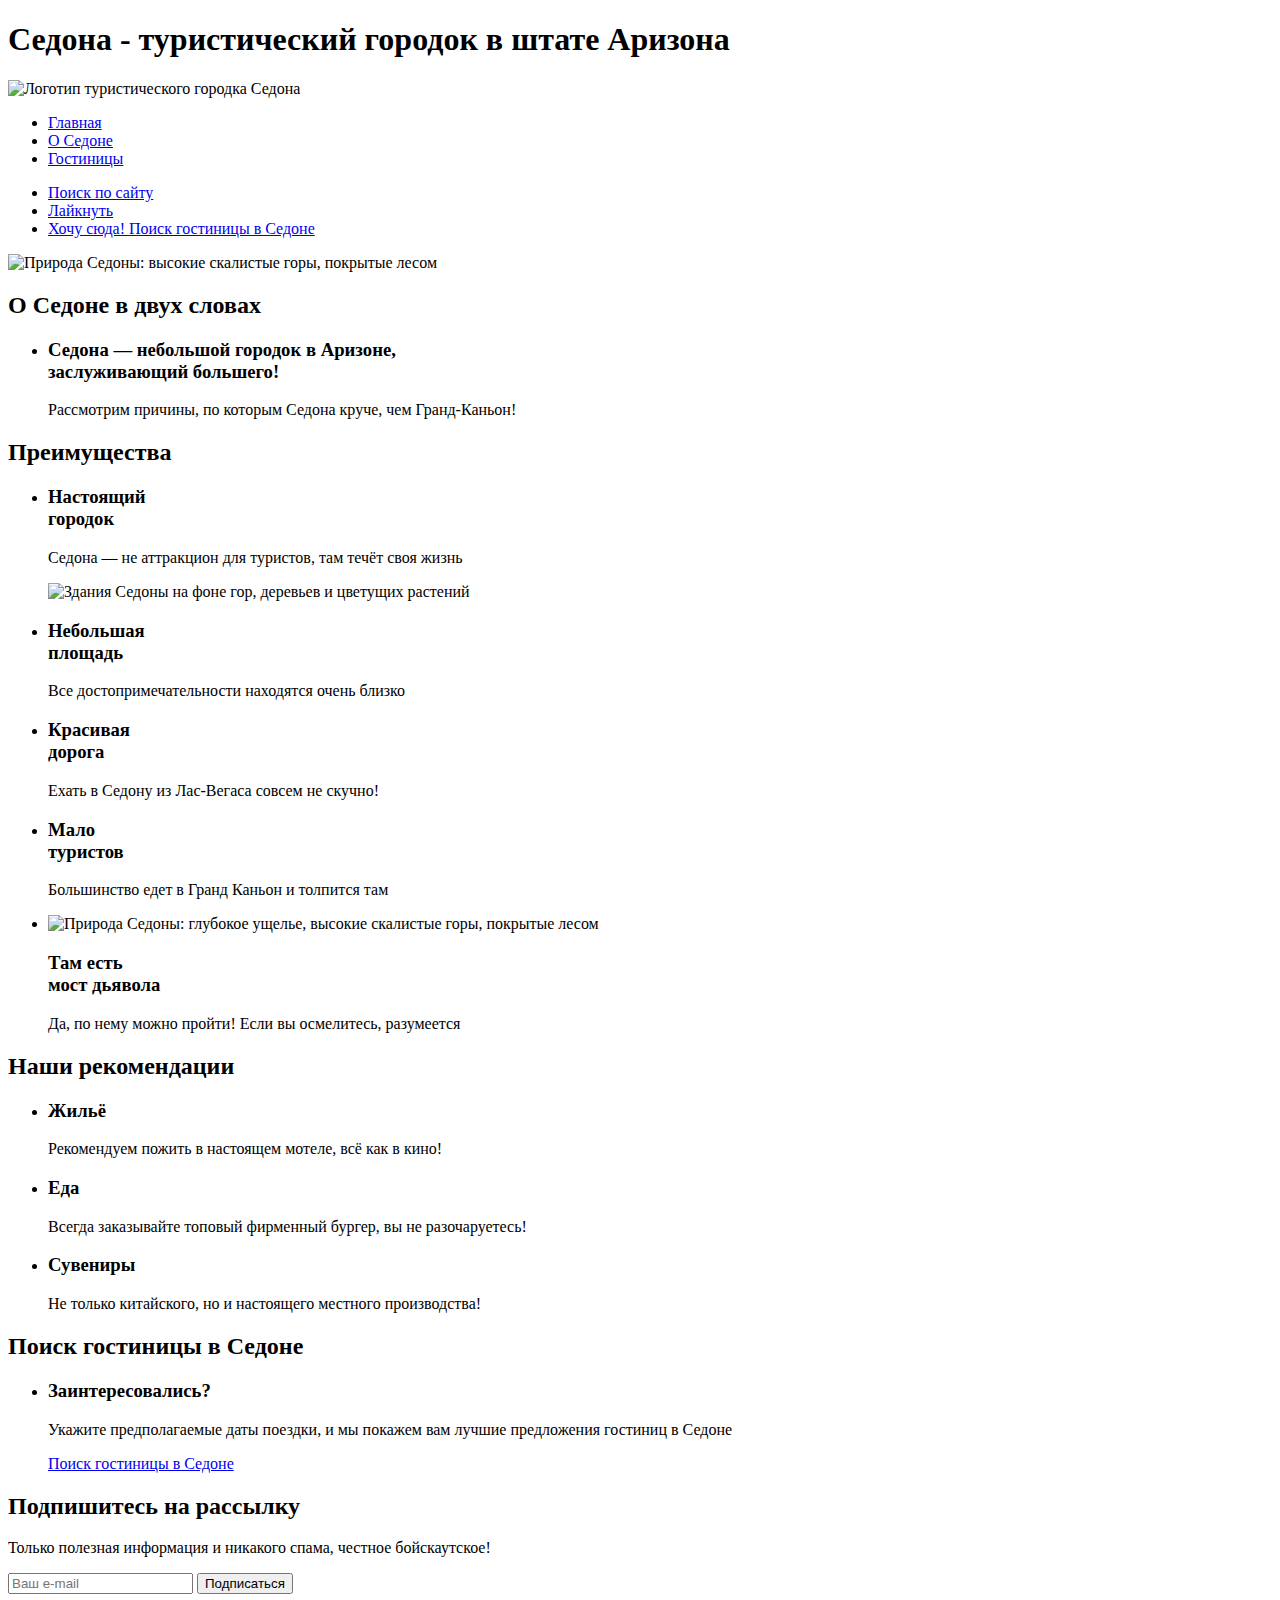
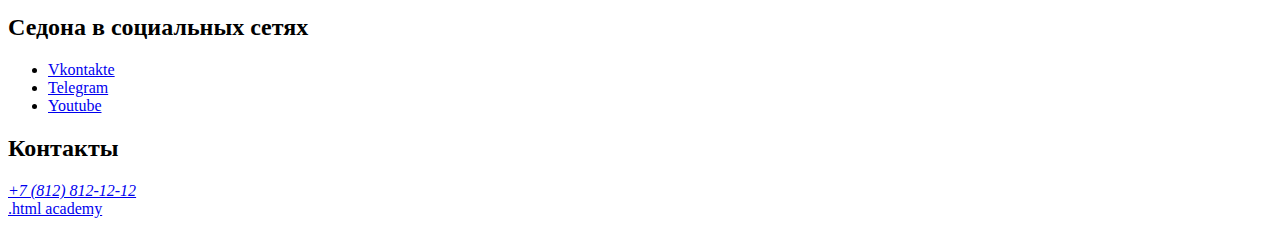
==== index.html @ a4ec2f1b "Подключает второе контентное изображение в разделе advantages" ====
<!DOCTYPE html>
<html lang="ru">
  <head>
    <meta charset="utf-8">
    <title>Седона - туристический городок в штате Аризона</title>
  </head>

  <body>
    <header class="page-header">
      <h1 class="visually-hidden">Седона - туристический городок в штате Аризона</h1>
      <div><img class="logo" src="images/logo.svg" width="140" height="70" alt="Логотип туристического городка Седона".></div>
      <nav class="navigation">
        <ul class="navigation-list">
          <li class="navigation-item">
            <a class="navigation-link" href="index.html">Главная</a>
          </li>
          <li class="navigation-item">
            <a class="navigation-link" href="about.html">О Cедоне</a>
          </li>
          <li class="navigation-item">
            <a class="navigation-link" href="hotels.html">Гостиницы</a>
          </li>
        </ul>
        <ul class="navigation-list navigation-user">
          <li class="navigation-item">
            <a class="navigation-link" href="#">
              <span class="visually-hidden">
                Поиск по сайту
              </span>
            </a>
          </li>
          <li class="navigation-item">
            <a class="navigation-link" href="#">
              <span class="visually-hidden">
                Лайкнуть
              </span>
            </a>
          </li>
          <li class="navigation-item">
            <a class="navigation-link" href="#">Хочу сюда!
              <span class="visually-hidden">
                Поиск гостиницы в Седоне
              </span>
            </a>
          </li>
        </ul>
      </nav>
    </header>

    <main class="main-index">

      <section class="hero">
        <div><img class="hero-image" src="images/index-background.jpg" width="1200" height="485" alt="Природа Седоны: высокие скалистые горы, покрытые лесом".></div>
        <!-- Пока не знаю, как наложить hero-logo на hero-image -->
        <!-- <div><img class="hero-logo" src="images/welcome_sedona.svg" width="458" height="352" top="51" left="371" alt="Welcome to the gorgeous Sedona, because the Grand Canyon sucks!".></div> -->
      </section>

      <section class="about">
        <h2 class="visually-hidden">О Седоне в двух словах</h2>
        <ul class="about-list">
          <li class="about-item">
            <h3 class="about-title"><strong>Седона — небольшой городок в Аризоне, <br> заслуживающий большего!</strong></h3>
            <p class="about-description">Рассмотрим причины, по которым Седона круче, чем Гранд-Каньон!</p>
          </li>
        </section>

      <section class="advantages">
        <h2 class="visually-hidden">Преимущества</h2>
        <ul class="advantages-list">
          <li class="advantages-item">
            <h3 class="advantages-title">Настоящий <br> городок</h3>
            <p class="advantages-description">Седона — не аттракцион для туристов, там течёт своя жизнь</p>
            <div><img src="images/advantage_city.jpg" width="800" height="384" alt="Здания Седоны на фоне гор, деревьев и цветущих растений".></div>
          </li>
          <li class="advantages-item">
            <h3 class="advantages-title">Небольшая <br> площадь</h3>
            <p class="advantages-description">Все достопримечательности находятся очень близко</p>
          </li>
          <li class="advantages-item">
            <h3 class="advantages-title">Красивая <br> дорога</h3>
            <p class="advantages-description">Ехать в Седону из Лас-Вегаса совсем не скучно!</p>
          </li>
          <li class="advantages-item">
            <h3 class="advantages-title">Мало <br> туристов</h3>
            <p class="advantages-description">Большинство едет в Гранд Каньон и толпится там</p>
          </li>
          <li class="advantages-item">
            <div><img src="images/advantage_mountains.jpg" width="800" height="384" alt="Природа Седоны: глубокое ущелье, высокие скалистые горы, покрытые лесом".></div>
            <h3 class="advantages-title">Там есть <br> мост дьявола</h3>
            <p class="advantages-description">Да, по нему можно пройти! Если вы осмелитесь, разумеется</p>
          </li>
        </ul>
      </section>

      <section class="recommendations">
        <h2 class="visually-hidden">Наши рекомендации</h2>
        <ul class="recommendations-list">
          <li class="recommendations-item">
            <h3 class="recommendations-title">Жильё</h3>
            <p class="recommendations-description">Рекомендуем пожить в настоящем мотеле, всё как в кино!</p>
          </li>
          <li class="recommendations-item">
            <h3 class="recommendations-title">Еда</h3>
            <p class="recommendations-description">Всегда заказывайте топовый фирменный бургер, вы не разочаруетесь!</p>
          </li>
          <li class="recommendations-item">
            <h3 class="recommendations-title">Сувениры</h3>
            <p class="recommendations-description">Не только китайского, но и настоящего местного производства!</p>
          </li>
        </ul>
      </section>

      <section class="invitation">
        <h2 class="visually-hidden">Поиск гостиницы в Седоне</h2>
        <ul class="invitation-list">
          <li class="invitation-item">
            <h3 class="invitation-title">Заинтересовались?</h3>
            <p class="invitation-description">Укажите предполагаемые даты поездки, и мы покажем вам лучшие предложения гостиниц в Седоне</p>
            <a class="invitation-link" href="#">Поиск гостиницы в Седоне
            </a>
          </li>
        </ul>
      </section>

    </main>

    <footer class="page-footer">

      <section class="newsletter">
        <h2 class="page-footer-title">Подпишитесь на рассылку</h2>
        <p class="page-footer-title-description">Только полезная информация и никакого спама, честное бойскаутское!</p>
        <form class="newsletter-form" action="https=//echo.htmlacademy.ru" method="post">
          <input class="field" placeholder="Ваш e-mail" type="email" name="newsletter-email" id="newsletter-email" required>
          <button class="button newsletter-button" type="submit">Подписаться
          </button>
        </form>
      </section>

      <section class="footer-social">
        <h2 class="visually-hidden">Седона в социальных сетях</h2>
        <ul class="footer-social-list">
          <li class="footer-social-item">
            <a class="button" href="https://vk.com/htmlacademy">
              <span class="visually-hidden">Vkontakte</span>
            </a>
          </li>
          <li class="footer-social-item">
            <a class="button" href="https://t.me/htmlacademy">
              <span class="visually-hidden">Telegram</span>
            </a>
          </li>
          <li class="footer-social-item">
            <a class="button" href="https://www.youtube.com/user/htmlacademyru">
              <span class="visually-hidden">Youtube</span>
            </a>
          </li>
        </ul>
      </section>

      <section class="footer-contacts">
        <h2 class="visually-hidden">Контакты</h2>
        <address class="footer-contacts-address">
          <a class="footer-contacts-address-phone" href="tel:+78128121212">+7 (812) 812-12-12</a>
        </address>
      </section>

      <a class="htmlacademy-link" href="https://htmlacademy.ru/">.html academy</a>

    </footer>

  </body>

</html>
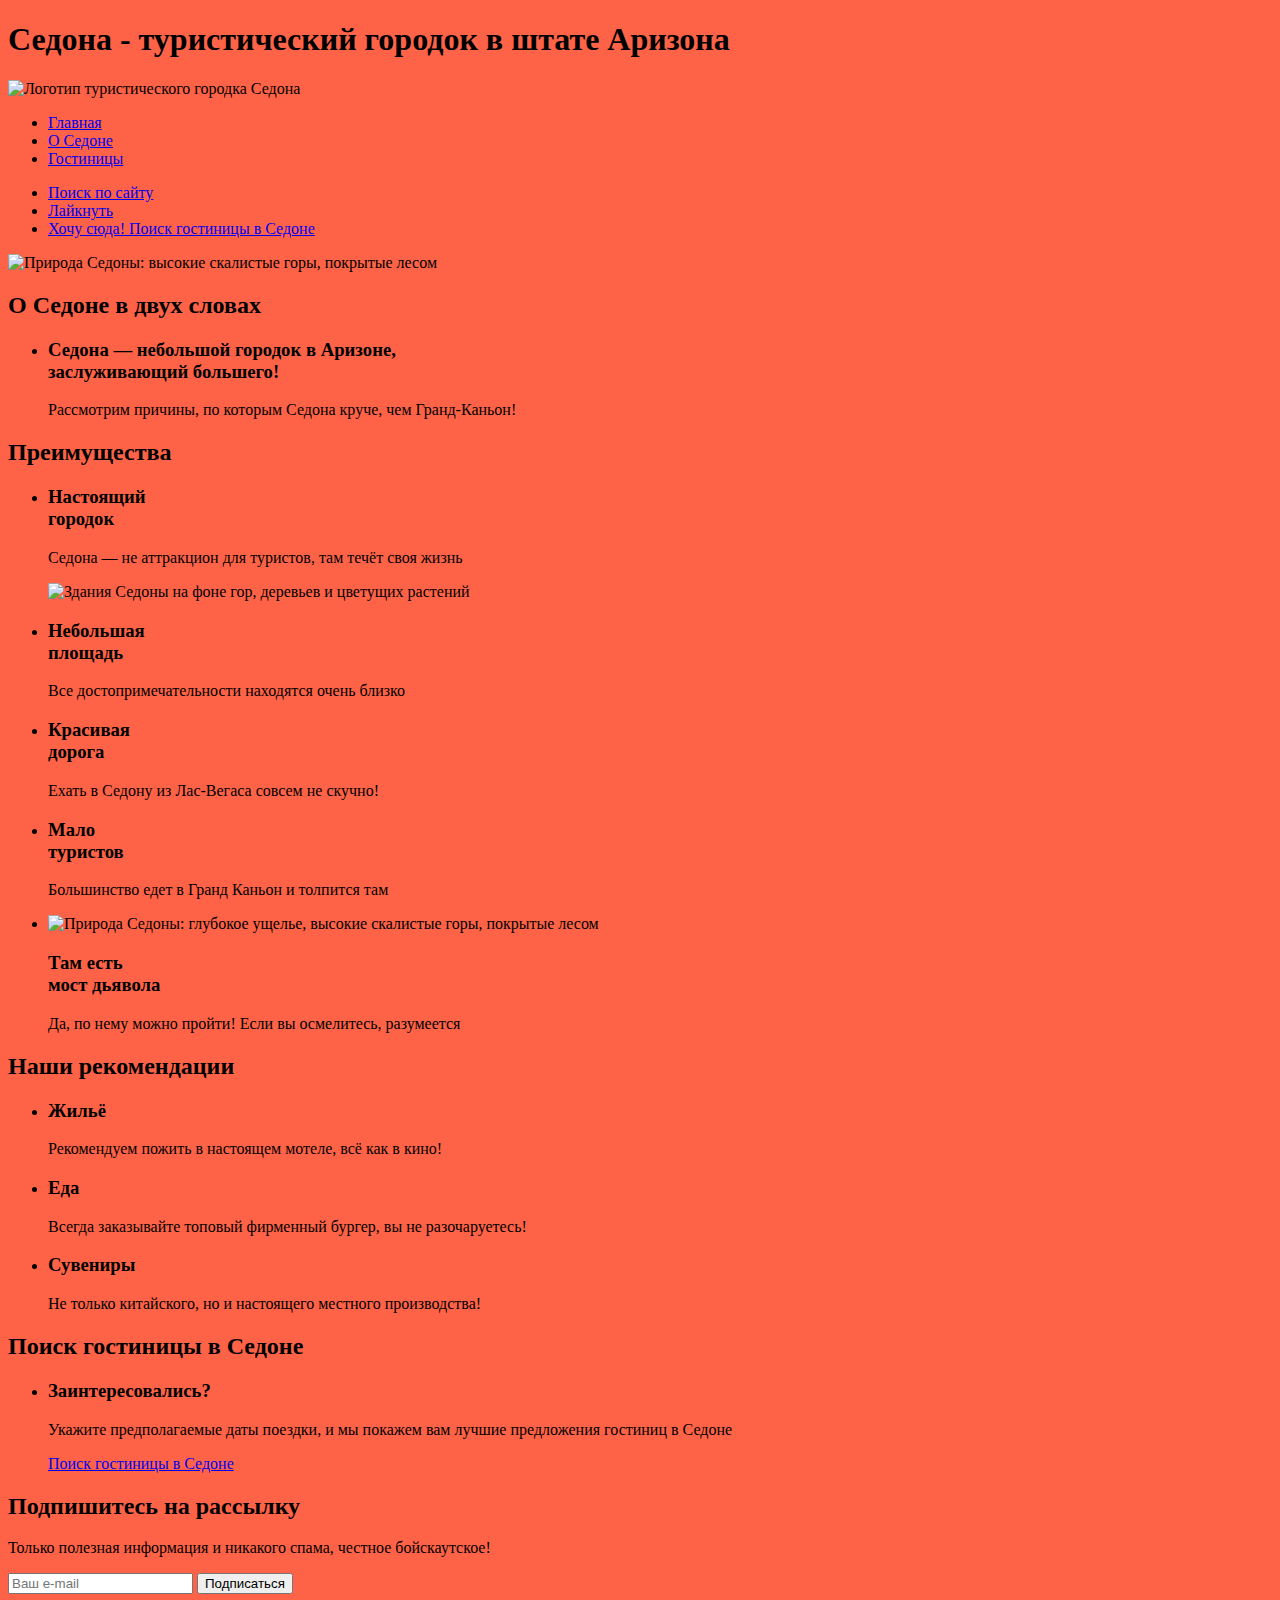
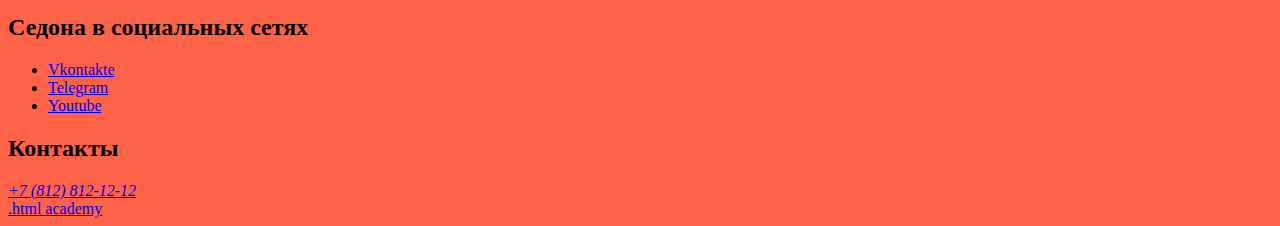
==== commit aa067c81: "Подключает стилевой файл к странице" ====
--- a/index.html
+++ b/index.html
@@ -3,6 +3,7 @@
   <head>
     <meta charset="utf-8">
     <title>Седона - туристический городок в штате Аризона</title>
+    <link rel="stylesheet" href="styles/styles.css">
   </head>
 
   <body>
--- a/styles/styles.css
+++ b/styles/styles.css
@@ -0,0 +1,3 @@
+body {
+  background-color: tomato;
+}
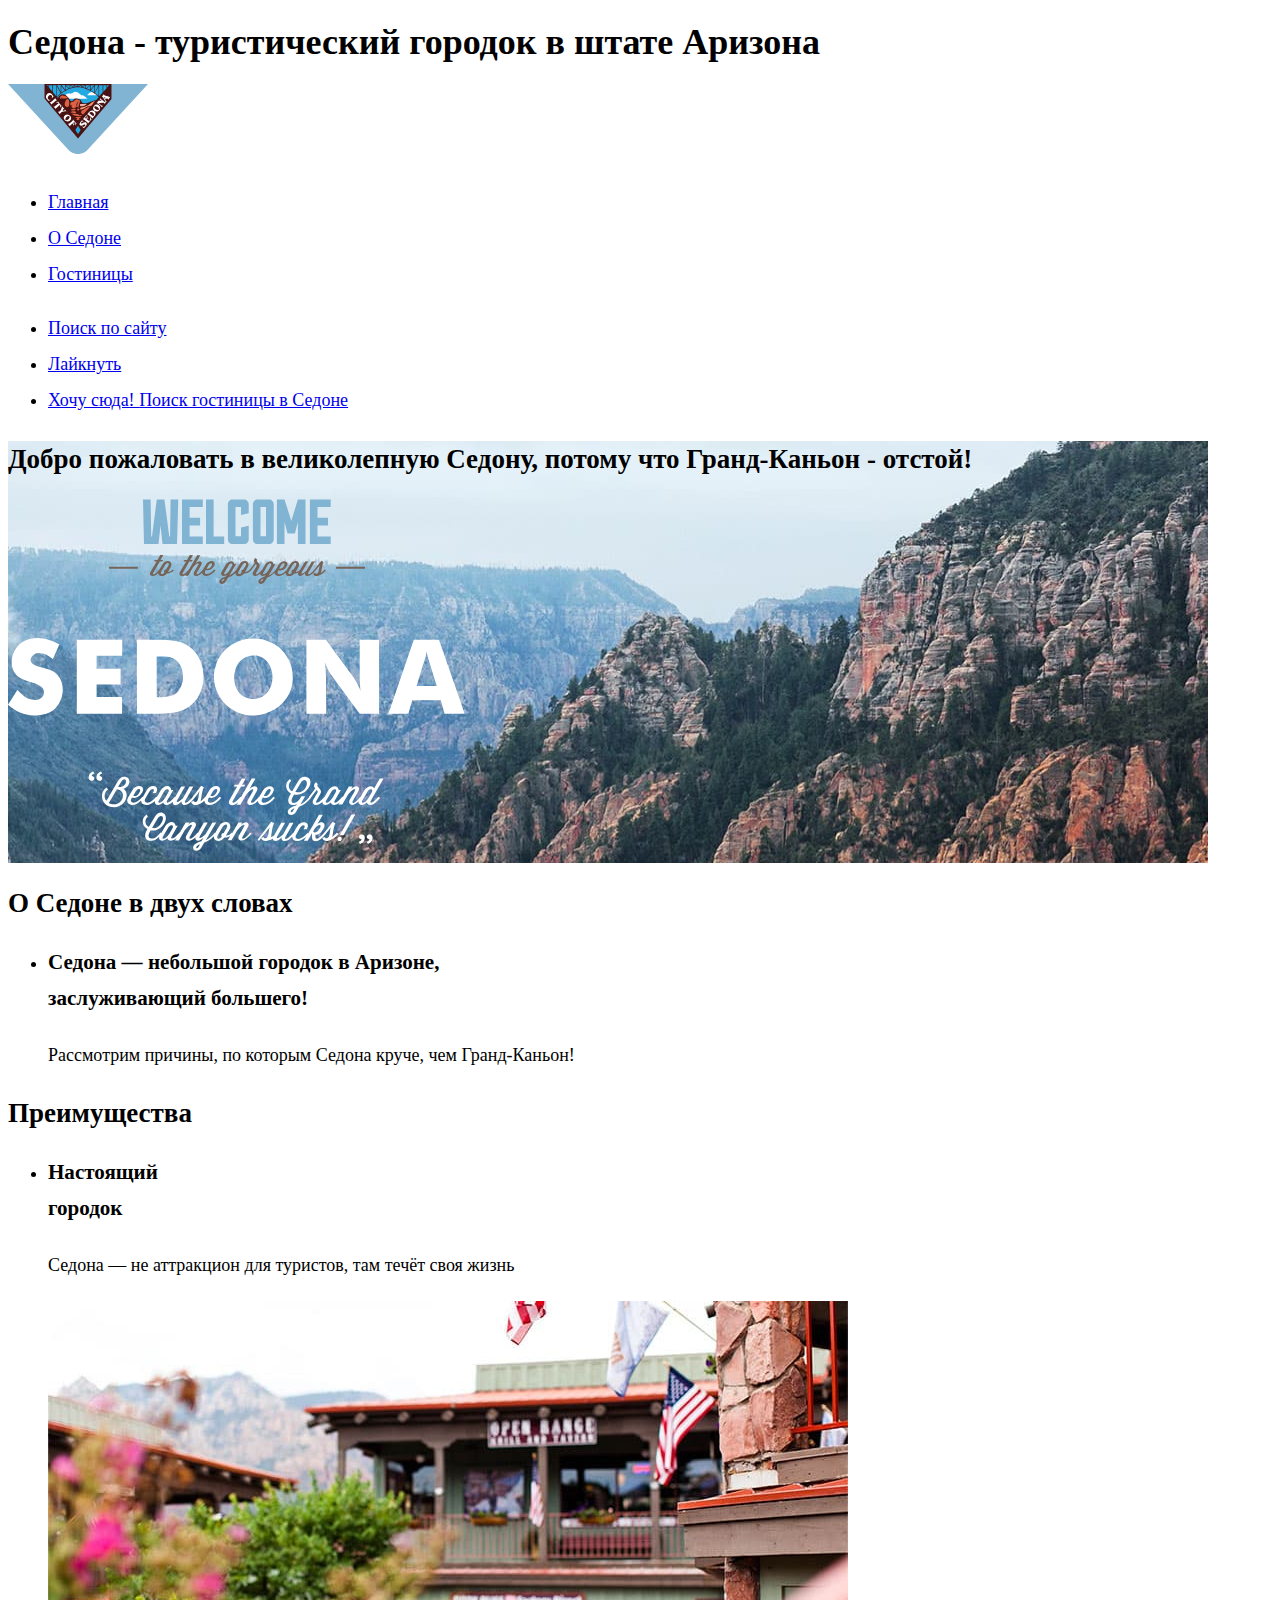
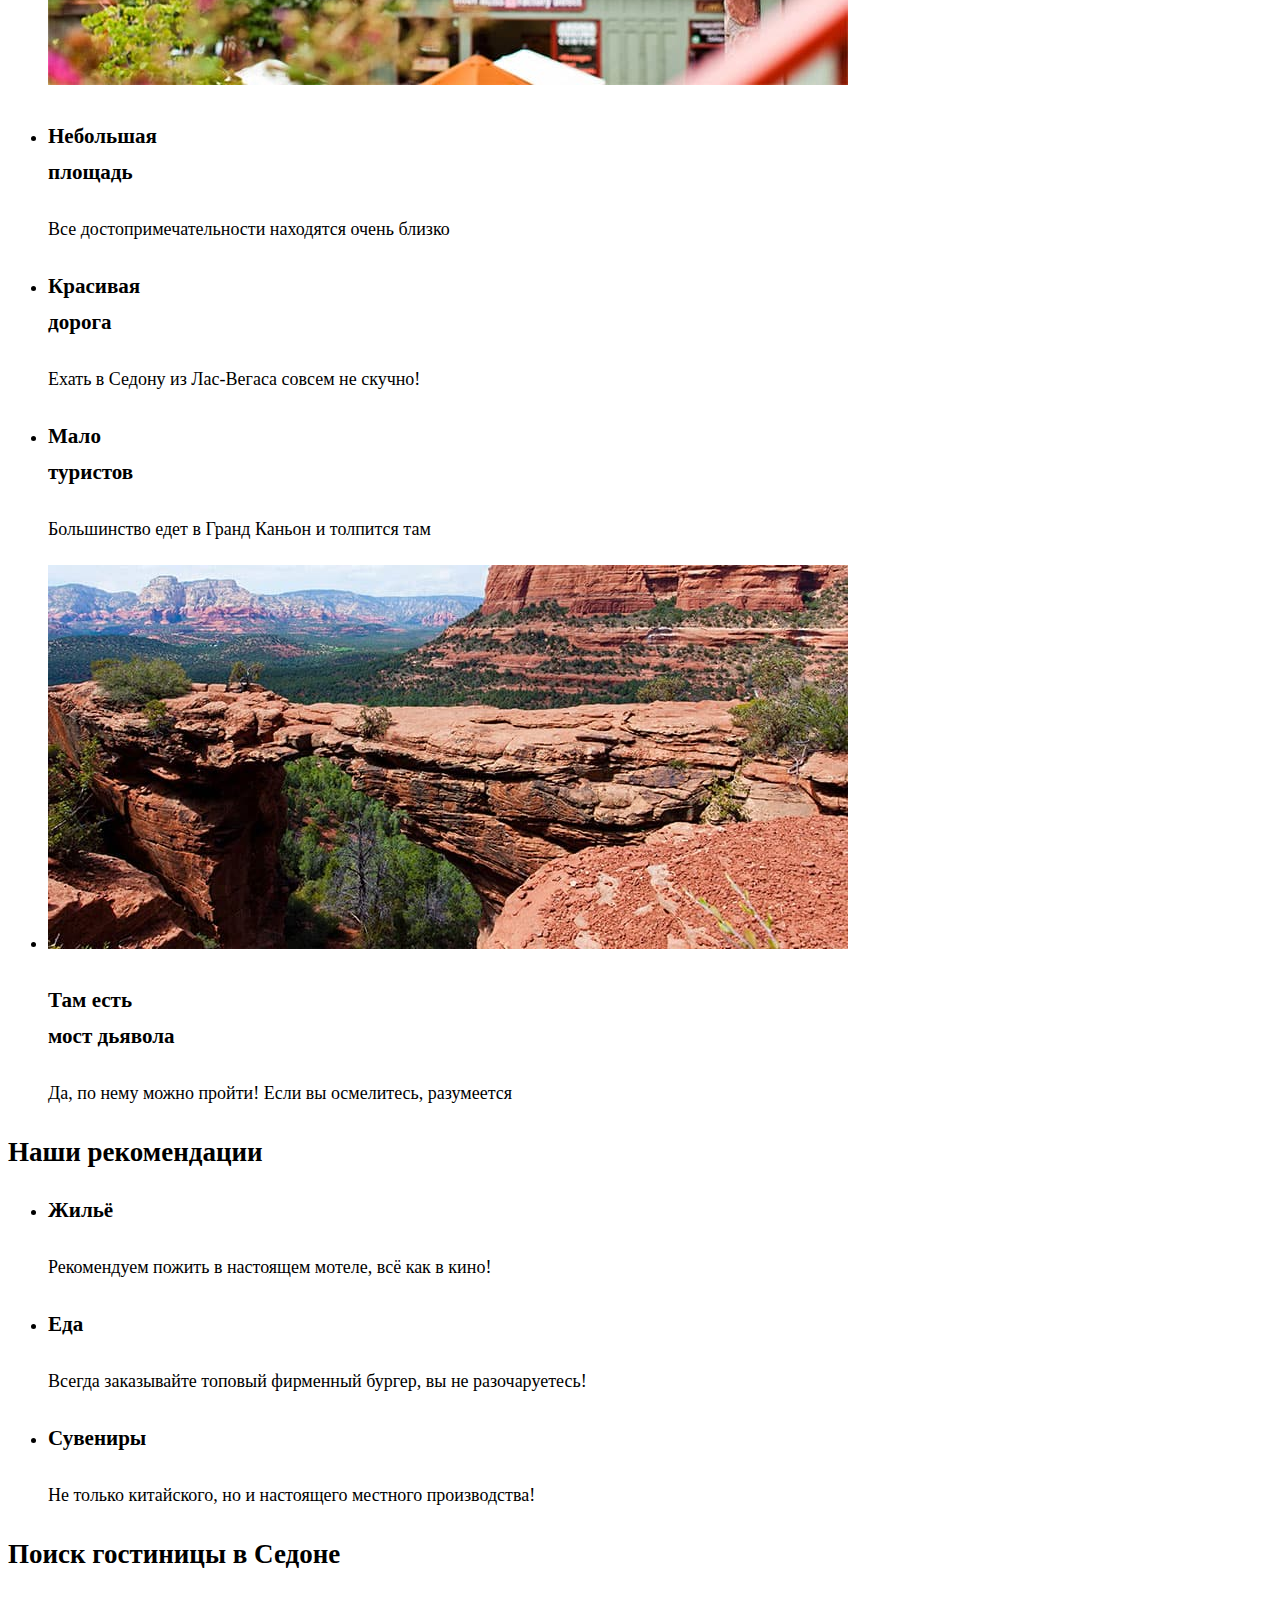
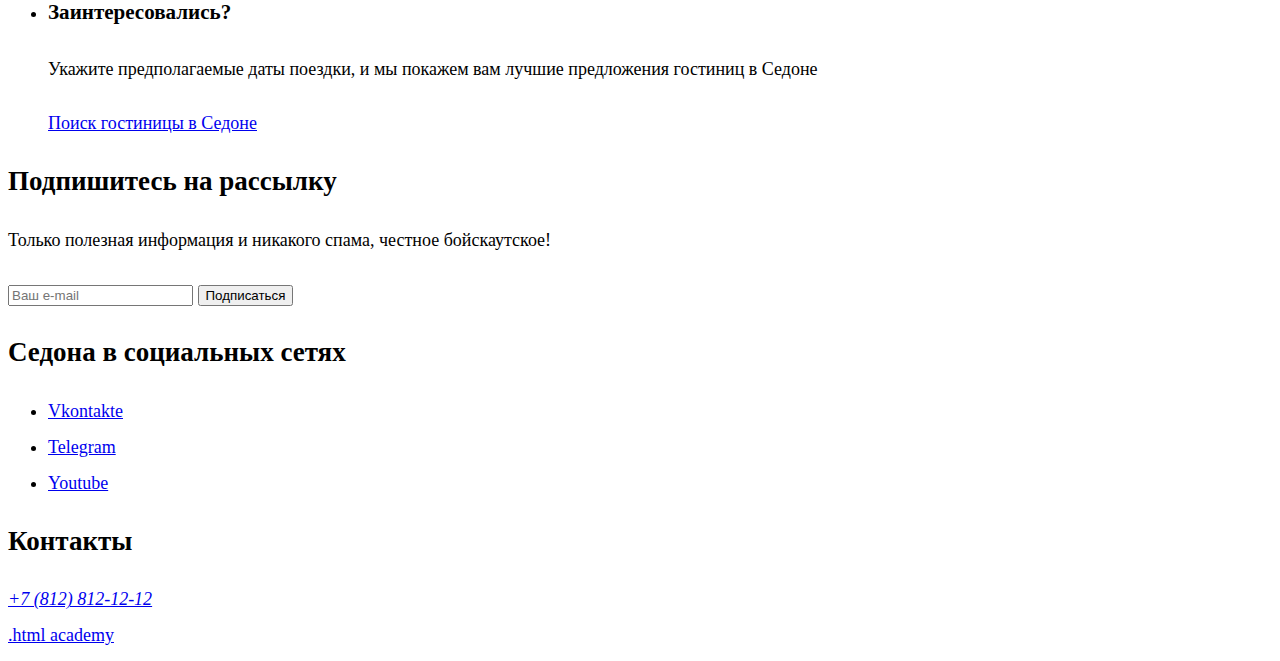
==== commit 6afbcb5f: "Подключает шрифты, контентное и декоративное изображение раздела hero на Главной странице" ====
--- a/index.html
+++ b/index.html
@@ -51,9 +51,8 @@
     <main class="main-index">
 
       <section class="hero">
-        <div><img class="hero-image" src="images/index-background.jpg" width="1200" height="485" alt="Природа Седоны: высокие скалистые горы, покрытые лесом".></div>
-        <!-- Пока не знаю, как наложить hero-logo на hero-image -->
-        <!-- <div><img class="hero-logo" src="images/welcome_sedona.svg" width="458" height="352" top="51" left="371" alt="Welcome to the gorgeous Sedona, because the Grand Canyon sucks!".></div> -->
+        <h2 class="visually-hidden">Добро пожаловать в великолепную Седону, потому что Гранд-Каньон - отстой!</h2>
+        <div><img class="hero-logo" src="images/welcome_sedona.svg" width="458" height="352" top="51" left="371" alt="Welcome to the gorgeous Sedona, because the Grand Canyon sucks!".></div>
       </section>
 
       <section class="about">
--- a/styles/styles.css
+++ b/styles/styles.css
@@ -1,3 +1,29 @@
+@font-face {
+  font-family: "PT Sans";
+  font-style: Regular;
+  font-weight: 400;
+  src: url("../fonts/ptsans-400.woff2") format("woff2");
+  font-display: swap;
+}
+
+@font-face {
+  font-family: "PT Sans";
+  font-style: Bold;
+  font-weight: 700;
+  src: url("../fonts/ptsans-700.woff2") format("woff2");
+  font-display: swap;
+}
+
 body {
-  background-color: tomato;
+  font-family: "PT Sans" sans-serif;
+  font-size: 18px;
+  line-height: 36px;
+  color: #000000;
+  background-color: #FFFFFF;
 }
+
+.hero {
+  background-image: url("../images/index-background.jpg");
+  background-size: 1200px 485px;
+  background-repeat: no-repeat;
+}
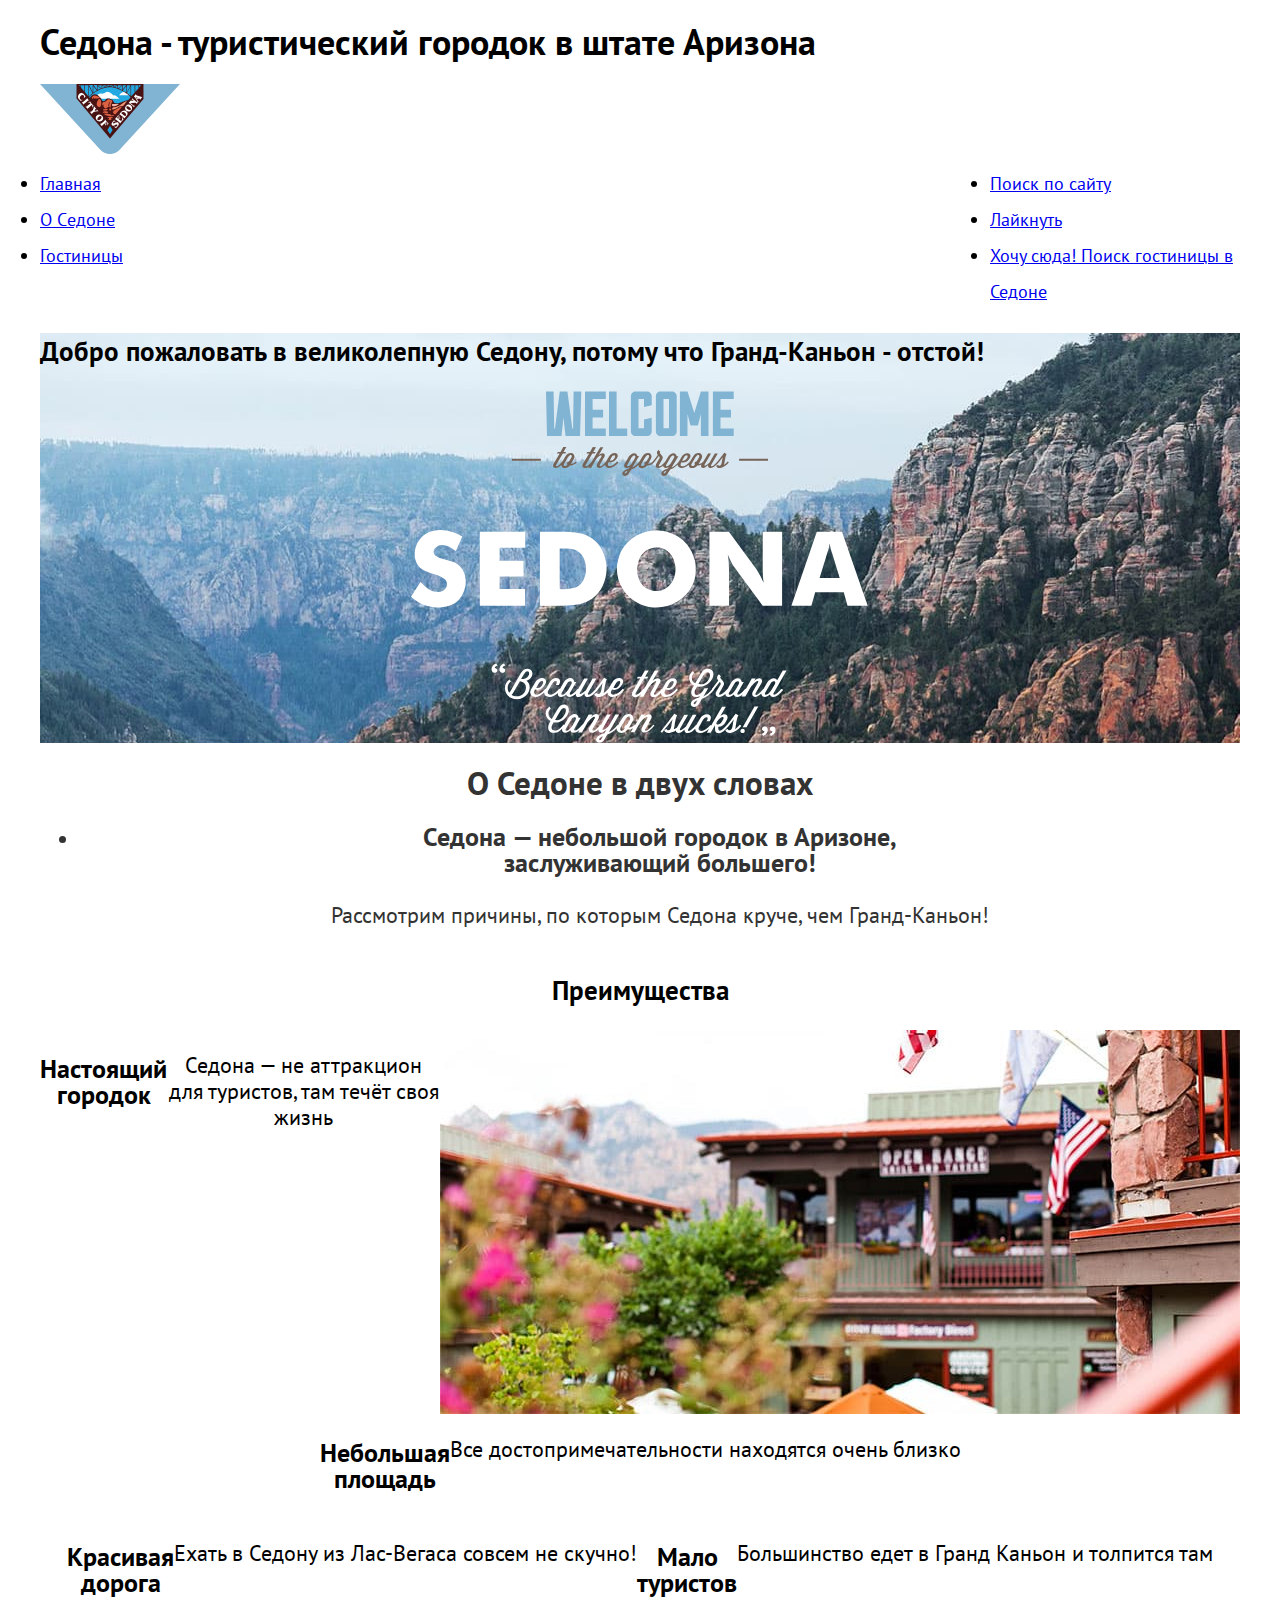
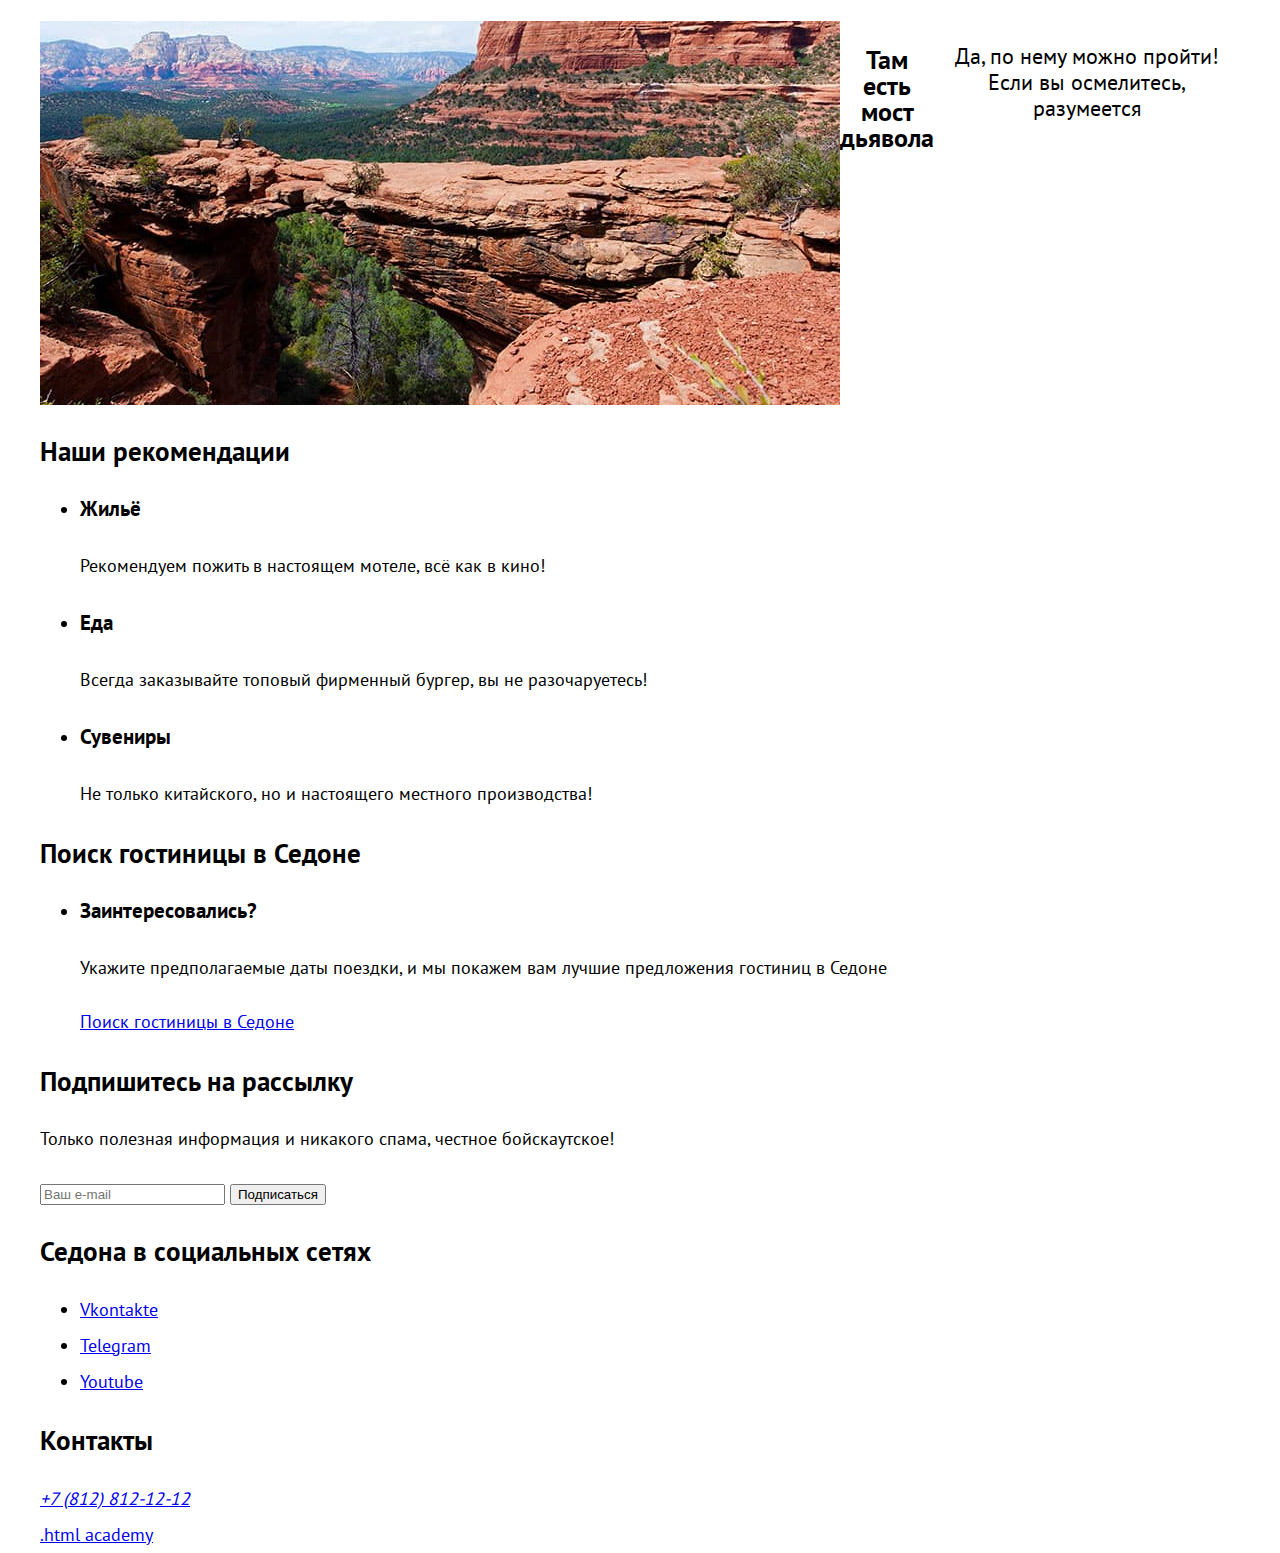
==== commit d8f182f5: "Merge pull request #5 from askripchak/master" ====
--- a/index.html
+++ b/index.html
@@ -1,5 +1,6 @@
 <!DOCTYPE html>
 <html lang="ru">
+
   <head>
     <meta charset="utf-8">
     <title>Седона - туристический городок в штате Аризона</title>
@@ -7,166 +8,185 @@
   </head>
 
   <body>
-    <header class="page-header">
-      <h1 class="visually-hidden">Седона - туристический городок в штате Аризона</h1>
-      <div><img class="logo" src="images/logo.svg" width="140" height="70" alt="Логотип туристического городка Седона".></div>
-      <nav class="navigation">
-        <ul class="navigation-list">
-          <li class="navigation-item">
-            <a class="navigation-link" href="index.html">Главная</a>
-          </li>
-          <li class="navigation-item">
-            <a class="navigation-link" href="about.html">О Cедоне</a>
-          </li>
-          <li class="navigation-item">
-            <a class="navigation-link" href="hotels.html">Гостиницы</a>
-          </li>
-        </ul>
-        <ul class="navigation-list navigation-user">
-          <li class="navigation-item">
-            <a class="navigation-link" href="#">
-              <span class="visually-hidden">
-                Поиск по сайту
-              </span>
-            </a>
-          </li>
-          <li class="navigation-item">
-            <a class="navigation-link" href="#">
-              <span class="visually-hidden">
-                Лайкнуть
-              </span>
-            </a>
-          </li>
-          <li class="navigation-item">
-            <a class="navigation-link" href="#">Хочу сюда!
-              <span class="visually-hidden">
-                Поиск гостиницы в Седоне
-              </span>
-            </a>
-          </li>
-        </ul>
-      </nav>
-    </header>
+    <div class="container">
 
-    <main class="main-index">
+      <header class="page-header">
+        <h1 class="visually-hidden">Седона - туристический городок в штате Аризона</h1>
+        <div><img class="logo" src="images/logo.svg" width="140" height="70"
+            alt="Логотип туристического городка Седона">
+        </div>
+        <nav class="navigation">
+          <ul class="navigation-list">
+            <li class="navigation-item">
+              <a class="navigation-link" href="index.html">Главная</a>
+            </li>
+            <li class="navigation-item">
+              <a class="navigation-link" href="about.html">О Cедоне</a>
+            </li>
+            <li class="navigation-item">
+              <a class="navigation-link" href="hotels.html">Гостиницы</a>
+            </li>
+          </ul>
+          <ul class="navigation-list navigation-user">
+            <li class="navigation-item">
+              <a class="navigation-link" href="#">
+                <span class="visually-hidden">
+                  Поиск по сайту
+                </span>
+              </a>
+            </li>
+            <li class="navigation-item">
+              <a class="navigation-link" href="#">
+                <span class="visually-hidden">
+                  Лайкнуть
+                </span>
+              </a>
+            </li>
+            <li class="navigation-item">
+              <a class="navigation-link" href="#">Хочу сюда!
+                <span class="visually-hidden">
+                  Поиск гостиницы в Седоне
+                </span>
+              </a>
+            </li>
+          </ul>
+        </nav>
+      </header>
 
-      <section class="hero">
-        <h2 class="visually-hidden">Добро пожаловать в великолепную Седону, потому что Гранд-Каньон - отстой!</h2>
-        <div><img class="hero-logo" src="images/welcome_sedona.svg" width="458" height="352" top="51" left="371" alt="Welcome to the gorgeous Sedona, because the Grand Canyon sucks!".></div>
-      </section>
+      <main class="main-container main-index">
+        <div class="page-container">
 
-      <section class="about">
-        <h2 class="visually-hidden">О Седоне в двух словах</h2>
-        <ul class="about-list">
-          <li class="about-item">
-            <h3 class="about-title"><strong>Седона — небольшой городок в Аризоне, <br> заслуживающий большего!</strong></h3>
-            <p class="about-description">Рассмотрим причины, по которым Седона круче, чем Гранд-Каньон!</p>
-          </li>
+          <section class="hero">
+            <h2 class="visually-hidden">Добро пожаловать в великолепную Седону, потому что Гранд-Каньон - отстой!</h2>
+            <div><img class="hero-logo" src="images/welcome_sedona.svg" width="458" height="352"
+                alt="Welcome to the gorgeous Sedona, because the Grand Canyon sucks!"></div>
+          </section>
+
+          <section class="about">
+            <h2 class="visually-hidden">О Седоне в двух словах</h2>
+            <ul class="about-list">
+              <li class="about-item">
+                <h3 class="about-title"><strong>Седона — небольшой городок в Аризоне, <br> заслуживающий
+                    большего!</strong>
+                </h3>
+                <p class="about-description">Рассмотрим причины, по которым Седона круче, чем Гранд-Каньон!</p>
+              </li>
+            </ul>
+          </section>
+
+          <section class="advantages">
+            <h2 class="visually-hidden">Преимущества</h2>
+            <ul class="advantages-list">
+              <li class="advantages-item">
+                <h3 class="advantages-title">Настоящий <br> городок</h3>
+                <p class="advantages-description">Седона — не аттракцион для туристов, там течёт своя жизнь</p>
+                <img src="images/advantage_city.jpg" width="800" height="384"
+                  alt="Здания Седоны на фоне гор, деревьев и цветущих растений">
+              </li>
+              <li class="advantages-item">
+                <h3 class="advantages-title">Небольшая <br> площадь</h3>
+                <p class="advantages-description">Все достопримечательности находятся очень близко</p>
+              </li>
+              <li class="advantages-item">
+                <h3 class="advantages-title">Красивая <br> дорога</h3>
+                <p class="advantages-description">Ехать в Седону из Лас-Вегаса совсем не скучно!</p>
+              </li>
+              <li class="advantages-item">
+                <h3 class="advantages-title">Мало <br> туристов</h3>
+                <p class="advantages-description">Большинство едет в Гранд Каньон и толпится там</p>
+              </li>
+              <li class="advantages-item">
+                <div><img src="images/advantage_mountains.jpg" width="800" height="384"
+                    alt="Природа Седоны: глубокое ущелье, высокие скалистые горы, покрытые лесом"></div>
+                <h3 class="advantages-title">Там есть <br> мост дьявола</h3>
+                <p class="advantages-description">Да, по нему можно пройти! Если вы осмелитесь, разумеется</p>
+              </li>
+            </ul>
+          </section>
+
+          <section class="recommendations">
+            <h2 class="visually-hidden">Наши рекомендации</h2>
+            <ul class="recommendations-list">
+              <li class="recommendations-item">
+                <h3 class="recommendations-title">Жильё</h3>
+                <p class="recommendations-description">Рекомендуем пожить в настоящем мотеле, всё как в кино!</p>
+              </li>
+              <li class="recommendations-item">
+                <h3 class="recommendations-title">Еда</h3>
+                <p class="recommendations-description">Всегда заказывайте топовый фирменный бургер, вы не разочаруетесь!
+                </p>
+              </li>
+              <li class="recommendations-item">
+                <h3 class="recommendations-title">Сувениры</h3>
+                <p class="recommendations-description">Не только китайского, но и настоящего местного производства!</p>
+              </li>
+            </ul>
+          </section>
+
+          <section class="invitation">
+            <h2 class="visually-hidden">Поиск гостиницы в Седоне</h2>
+            <ul class="invitation-list">
+              <li class="invitation-item">
+                <h3 class="invitation-title">Заинтересовались?</h3>
+                <p class="invitation-description">Укажите предполагаемые даты поездки, и мы покажем вам лучшие
+                  предложения
+                  гостиниц в Седоне</p>
+                <a class="invitation-link" href="#">Поиск гостиницы в Седоне
+                </a>
+              </li>
+            </ul>
+          </section>
+
+        </div>
+      </main>
+
+      <footer class="page-footer">
+
+        <section class="newsletter">
+          <h2 class="page-footer-title">Подпишитесь на рассылку</h2>
+          <p class="page-footer-title-description">Только полезная информация и никакого спама, честное бойскаутское!
+          </p>
+          <form class="newsletter-form" action="https=//echo.htmlacademy.ru" method="post">
+            <input class="field" placeholder="Ваш e-mail" type="email" name="newsletter-email" id="newsletter-email"
+              required>
+            <button class="button newsletter-button" type="submit">Подписаться
+            </button>
+          </form>
         </section>
 
-      <section class="advantages">
-        <h2 class="visually-hidden">Преимущества</h2>
-        <ul class="advantages-list">
-          <li class="advantages-item">
-            <h3 class="advantages-title">Настоящий <br> городок</h3>
-            <p class="advantages-description">Седона — не аттракцион для туристов, там течёт своя жизнь</p>
-            <div><img src="images/advantage_city.jpg" width="800" height="384" alt="Здания Седоны на фоне гор, деревьев и цветущих растений".></div>
-          </li>
-          <li class="advantages-item">
-            <h3 class="advantages-title">Небольшая <br> площадь</h3>
-            <p class="advantages-description">Все достопримечательности находятся очень близко</p>
-          </li>
-          <li class="advantages-item">
-            <h3 class="advantages-title">Красивая <br> дорога</h3>
-            <p class="advantages-description">Ехать в Седону из Лас-Вегаса совсем не скучно!</p>
-          </li>
-          <li class="advantages-item">
-            <h3 class="advantages-title">Мало <br> туристов</h3>
-            <p class="advantages-description">Большинство едет в Гранд Каньон и толпится там</p>
-          </li>
-          <li class="advantages-item">
-            <div><img src="images/advantage_mountains.jpg" width="800" height="384" alt="Природа Седоны: глубокое ущелье, высокие скалистые горы, покрытые лесом".></div>
-            <h3 class="advantages-title">Там есть <br> мост дьявола</h3>
-            <p class="advantages-description">Да, по нему можно пройти! Если вы осмелитесь, разумеется</p>
-          </li>
-        </ul>
-      </section>
+        <section class="footer-social">
+          <h2 class="visually-hidden">Седона в социальных сетях</h2>
+          <ul class="footer-social-list">
+            <li class="footer-social-item">
+              <a class="button" href="https://vk.com/htmlacademy">
+                <span class="visually-hidden">Vkontakte</span>
+              </a>
+            </li>
+            <li class="footer-social-item">
+              <a class="button" href="https://t.me/htmlacademy">
+                <span class="visually-hidden">Telegram</span>
+              </a>
+            </li>
+            <li class="footer-social-item">
+              <a class="button" href="https://www.youtube.com/user/htmlacademyru">
+                <span class="visually-hidden">Youtube</span>
+              </a>
+            </li>
+          </ul>
+        </section>
 
-      <section class="recommendations">
-        <h2 class="visually-hidden">Наши рекомендации</h2>
-        <ul class="recommendations-list">
-          <li class="recommendations-item">
-            <h3 class="recommendations-title">Жильё</h3>
-            <p class="recommendations-description">Рекомендуем пожить в настоящем мотеле, всё как в кино!</p>
-          </li>
-          <li class="recommendations-item">
-            <h3 class="recommendations-title">Еда</h3>
-            <p class="recommendations-description">Всегда заказывайте топовый фирменный бургер, вы не разочаруетесь!</p>
-          </li>
-          <li class="recommendations-item">
-            <h3 class="recommendations-title">Сувениры</h3>
-            <p class="recommendations-description">Не только китайского, но и настоящего местного производства!</p>
-          </li>
-        </ul>
-      </section>
+        <section class="footer-contacts">
+          <h2 class="visually-hidden">Контакты</h2>
+          <address class="footer-contacts-address">
+            <a class="footer-contacts-address-phone" href="tel:+78128121212">+7 (812) 812-12-12</a>
+          </address>
+        </section>
 
-      <section class="invitation">
-        <h2 class="visually-hidden">Поиск гостиницы в Седоне</h2>
-        <ul class="invitation-list">
-          <li class="invitation-item">
-            <h3 class="invitation-title">Заинтересовались?</h3>
-            <p class="invitation-description">Укажите предполагаемые даты поездки, и мы покажем вам лучшие предложения гостиниц в Седоне</p>
-            <a class="invitation-link" href="#">Поиск гостиницы в Седоне
-            </a>
-          </li>
-        </ul>
-      </section>
+        <a class="htmlacademy-link" href="https://htmlacademy.ru/">.html academy</a>
 
-    </main>
+      </footer>
 
-    <footer class="page-footer">
-
-      <section class="newsletter">
-        <h2 class="page-footer-title">Подпишитесь на рассылку</h2>
-        <p class="page-footer-title-description">Только полезная информация и никакого спама, честное бойскаутское!</p>
-        <form class="newsletter-form" action="https=//echo.htmlacademy.ru" method="post">
-          <input class="field" placeholder="Ваш e-mail" type="email" name="newsletter-email" id="newsletter-email" required>
-          <button class="button newsletter-button" type="submit">Подписаться
-          </button>
-        </form>
-      </section>
-
-      <section class="footer-social">
-        <h2 class="visually-hidden">Седона в социальных сетях</h2>
-        <ul class="footer-social-list">
-          <li class="footer-social-item">
-            <a class="button" href="https://vk.com/htmlacademy">
-              <span class="visually-hidden">Vkontakte</span>
-            </a>
-          </li>
-          <li class="footer-social-item">
-            <a class="button" href="https://t.me/htmlacademy">
-              <span class="visually-hidden">Telegram</span>
-            </a>
-          </li>
-          <li class="footer-social-item">
-            <a class="button" href="https://www.youtube.com/user/htmlacademyru">
-              <span class="visually-hidden">Youtube</span>
-            </a>
-          </li>
-        </ul>
-      </section>
-
-      <section class="footer-contacts">
-        <h2 class="visually-hidden">Контакты</h2>
-        <address class="footer-contacts-address">
-          <a class="footer-contacts-address-phone" href="tel:+78128121212">+7 (812) 812-12-12</a>
-        </address>
-      </section>
-
-      <a class="htmlacademy-link" href="https://htmlacademy.ru/">.html academy</a>
-
-    </footer>
+    </div>
 
   </body>
 
--- a/styles/styles.css
+++ b/styles/styles.css
@@ -1,6 +1,6 @@
 @font-face {
   font-family: "PT Sans";
-  font-style: Regular;
+  font-style: normal;
   font-weight: 400;
   src: url("../fonts/ptsans-400.woff2") format("woff2");
   font-display: swap;
@@ -8,18 +8,88 @@
 
 @font-face {
   font-family: "PT Sans";
-  font-style: Bold;
+  font-style: normal;
   font-weight: 700;
   src: url("../fonts/ptsans-700.woff2") format("woff2");
   font-display: swap;
 }
 
+html {
+  height: 100%;
+}
+
+.container {
+  margin: 0 auto;
+  max-width: 1200px;
+}
+
 body {
-  font-family: "PT Sans" sans-serif;
+  display: flex;
+  flex-direction: column;
+  min-height: 100%;
+  margin: 0;
+  font-family: "PT Sans", sans-serif;
   font-size: 18px;
   line-height: 36px;
   color: #000000;
   background-color: #FFFFFF;
+}
+
+.main-container {
+  flex-grow: 1;
+}
+
+.navigation {
+  display: flex;
+  width: 1200px;
+  margin: 0 auto;
+}
+
+.navigation-list {
+  width: 1200px;
+  margin: 0;
+  padding: 0;
+}
+
+.navigation-user {
+  max-width: 250px;
+  margin-left: auto;
+}
+
+.page-container {
+  width: 1200px;
+  margin: 0 auto;
+}
+
+.advantages {
+  display: flex;
+  flex-direction: column;
+  align-items: center;
+  justify-content: center;
+  max-width: 1200px;
+  margin: 0 auto;
+}
+
+.advantages-list {
+  display: flex;
+  flex-direction: row;
+  margin: 0;
+  padding: 0;
+  font-family: "PT Sans", sans-serif;
+  font-style: normal;
+  font-size: 22px;
+  line-height: 26px;
+  list-style: none;
+  text-align: center;
+  color: #000000;
+  background-color: #ffffff;
+  align-items: center;
+  justify-content: center;
+  flex-wrap: wrap;
+}
+
+.advantages-item {
+  display: flex;
 }
 
 .hero {
@@ -27,3 +97,18 @@
   background-size: 1200px 485px;
   background-repeat: no-repeat;
 }
+
+.hero-logo {
+  display: block;
+  margin: 0 auto;
+}
+
+.about {
+  font-family: "PT Sans", sans-serif;
+  font-style: normal;
+  font-size: 22px;
+  line-height: 26px;
+  text-align: center;
+  color: #333333;
+  background-color: #ffffff;
+}
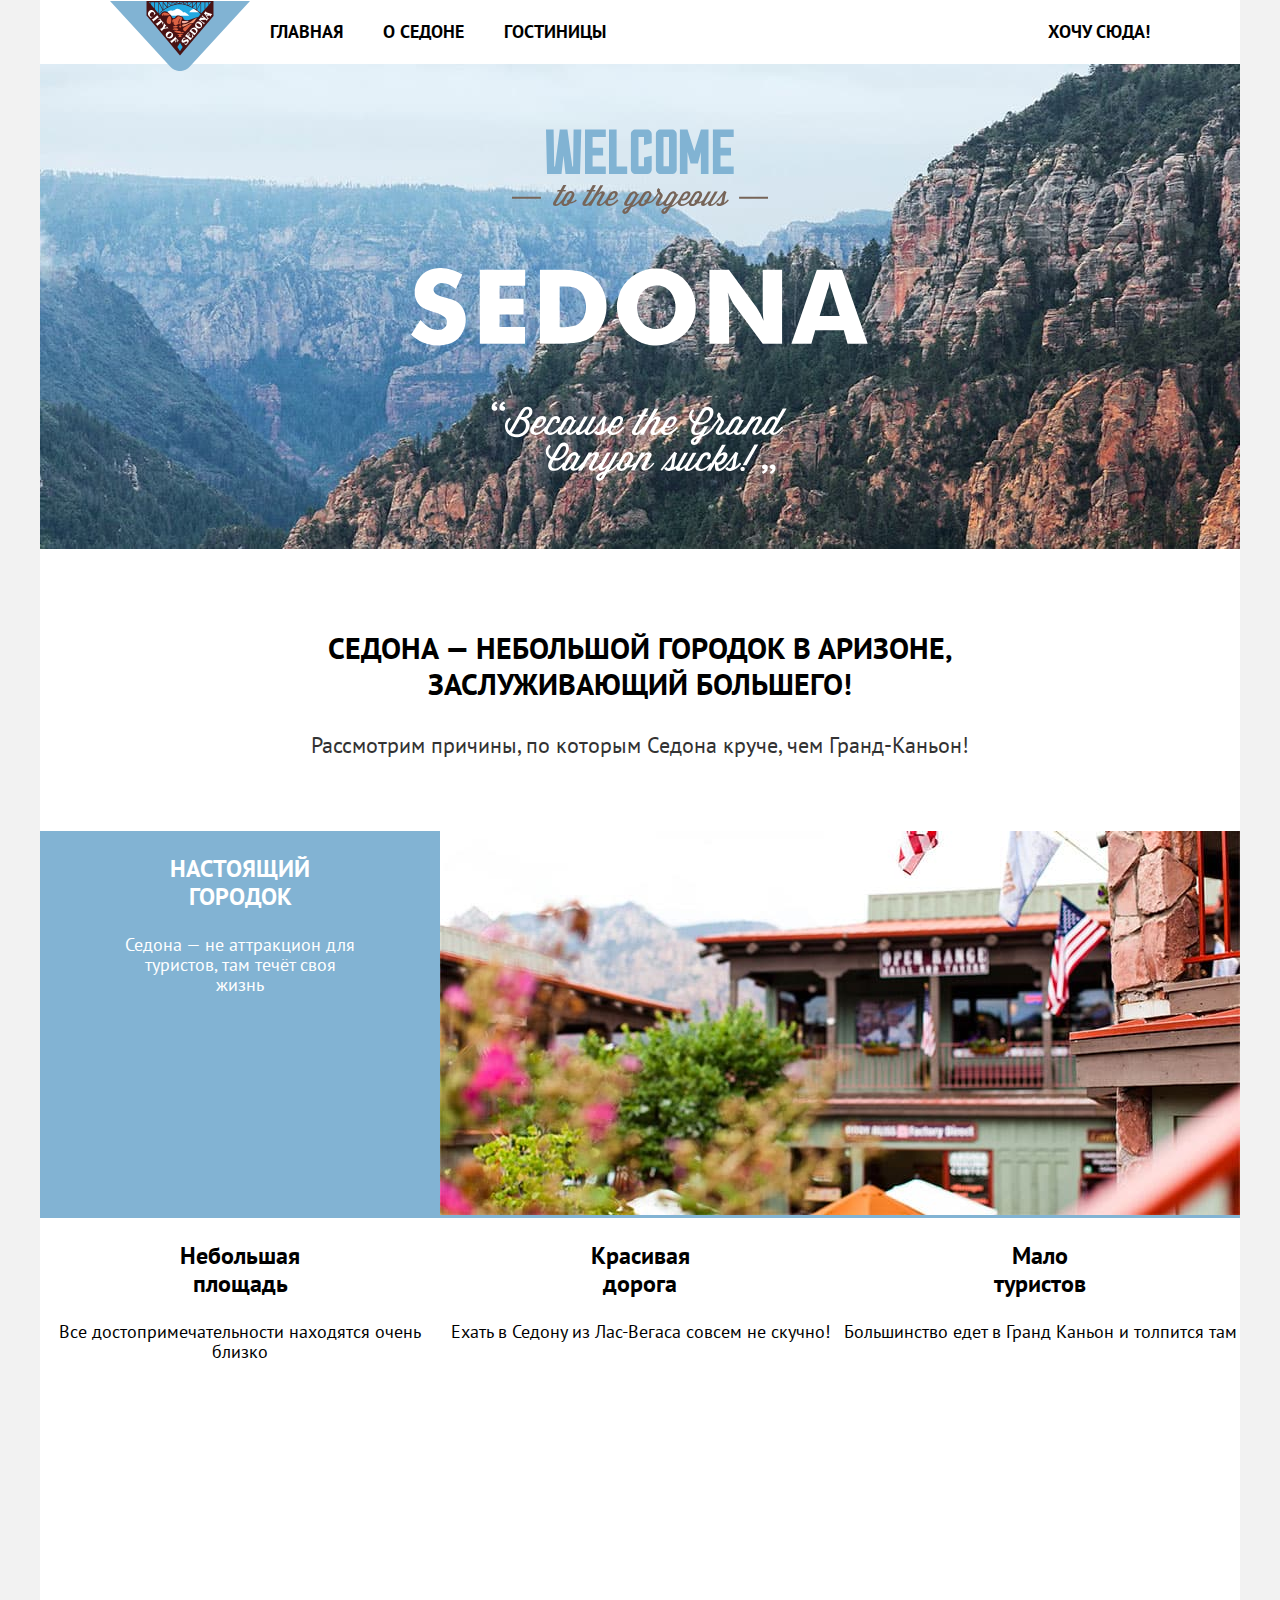
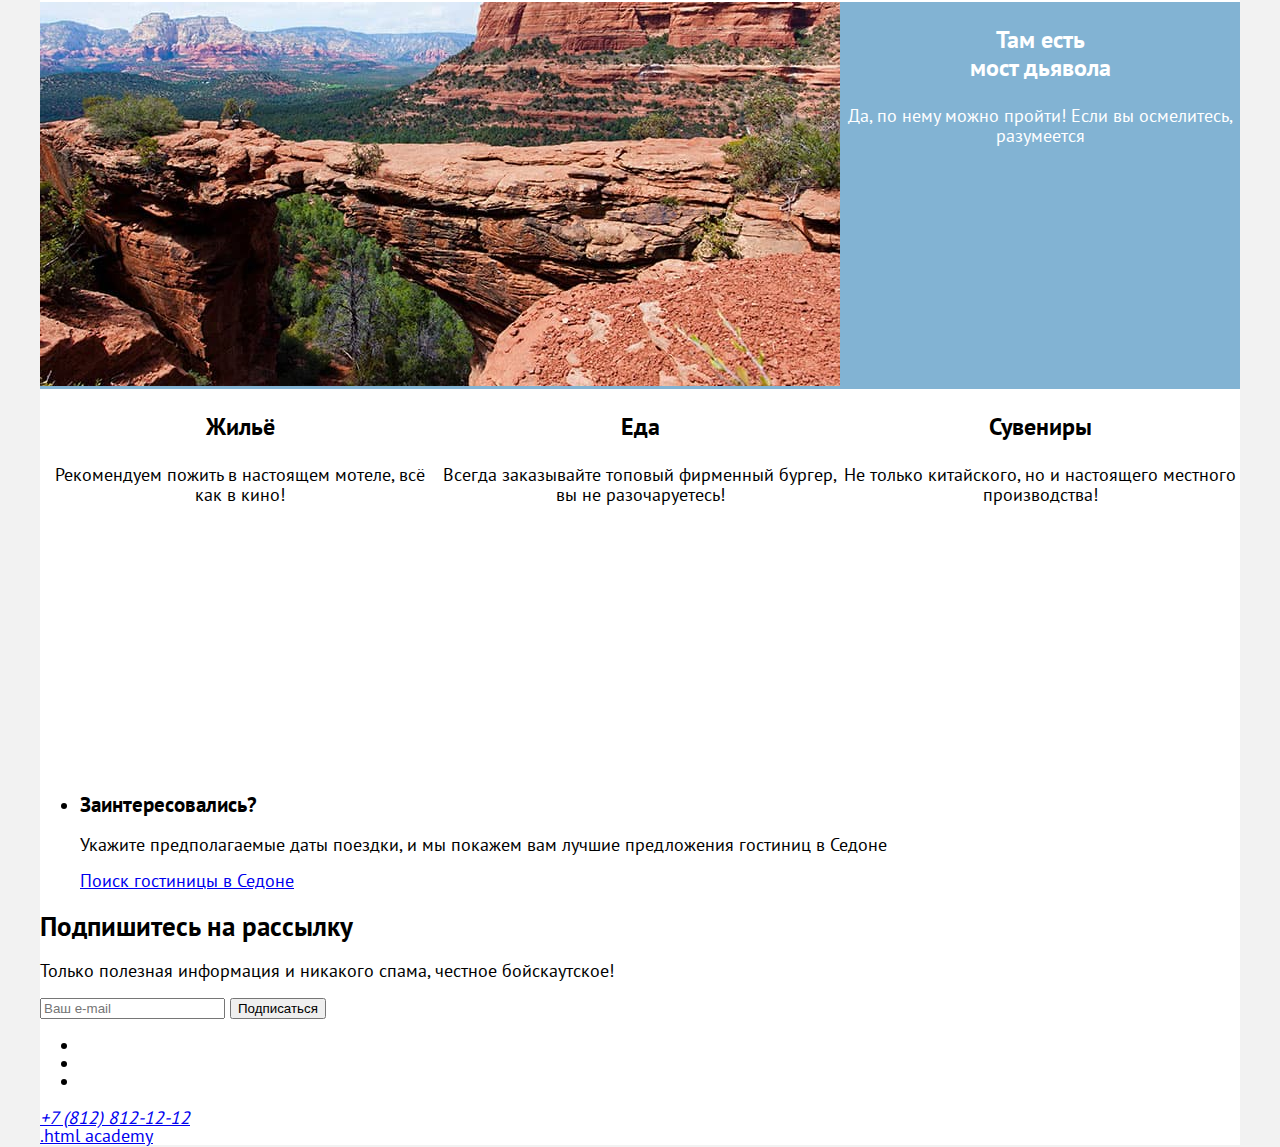
==== commit 81fc72fc: "Merge pull request #6 from askripchak/master" ====
--- a/index.html
+++ b/index.html
@@ -8,52 +8,68 @@
   </head>
 
   <body>
+
     <div class="container">
 
       <header class="page-header">
         <h1 class="visually-hidden">Седона - туристический городок в штате Аризона</h1>
-        <div><img class="logo" src="images/logo.svg" width="140" height="70"
-            alt="Логотип туристического городка Седона">
-        </div>
+
         <nav class="navigation">
+
+          <a class="logo" href="#"><img class="logo" src="images/logo.svg" width="140" height="70"
+              alt="Логотип туристического городка Седона">
+          </a>
+
           <ul class="navigation-list">
+
             <li class="navigation-item">
               <a class="navigation-link" href="index.html">Главная</a>
             </li>
+
             <li class="navigation-item">
               <a class="navigation-link" href="about.html">О Cедоне</a>
             </li>
+
             <li class="navigation-item">
               <a class="navigation-link" href="hotels.html">Гостиницы</a>
             </li>
+
           </ul>
-          <ul class="navigation-list navigation-user">
-            <li class="navigation-item">
-              <a class="navigation-link" href="#">
-                <span class="visually-hidden">
-                  Поиск по сайту
-                </span>
-              </a>
-            </li>
-            <li class="navigation-item">
-              <a class="navigation-link" href="#">
-                <span class="visually-hidden">
-                  Лайкнуть
-                </span>
-              </a>
-            </li>
-            <li class="navigation-item">
-              <a class="navigation-link" href="#">Хочу сюда!
-                <span class="visually-hidden">
-                  Поиск гостиницы в Седоне
-                </span>
-              </a>
-            </li>
-          </ul>
+
         </nav>
+
+        <ul class="navigation-list navigation-user">
+
+          <li class="navigation-item">
+            <a class="navigation-link" href="#">
+              <span class="visually-hidden">
+                Поиск по сайту
+              </span>
+            </a>
+          </li>
+
+          <li class="navigation-item">
+            <a class="navigation-link" href="#">
+              <span class="visually-hidden">
+                Лайкнуть
+              </span>
+            </a>
+          </li>
+
+          <li class="navigation-item">
+            <a class="navigation-link" href="#">Хочу сюда!
+              <span class="visually-hidden">
+                Поиск гостиницы в Седоне
+              </span>
+            </a>
+          </li>
+
+        </ul>
+
       </header>
 
       <main class="main-container main-index">
+
         <div class="page-container">
 
           <section class="hero">
@@ -64,63 +80,89 @@
 
           <section class="about">
             <h2 class="visually-hidden">О Седоне в двух словах</h2>
+
             <ul class="about-list">
+
               <li class="about-item">
-                <h3 class="about-title"><strong>Седона — небольшой городок в Аризоне, <br> заслуживающий
-                    большего!</strong>
+                <h3 class="about-title"><strong>СЕДОНА — НЕБОЛЬШОЙ ГОРОДОК В АРИЗОНЕ, <br> ЗАСЛУЖИВАЮЩИЙ
+                    БОЛЬШЕГО!</strong>
                 </h3>
                 <p class="about-description">Рассмотрим причины, по которым Седона круче, чем Гранд-Каньон!</p>
               </li>
+
             </ul>
-          </section>
-
-          <section class="advantages">
+
+          </section>
+
+          <section class="advantages-list-first-line">
+
             <h2 class="visually-hidden">Преимущества</h2>
-            <ul class="advantages-list">
-              <li class="advantages-item">
-                <h3 class="advantages-title">Настоящий <br> городок</h3>
-                <p class="advantages-description">Седона — не аттракцион для туристов, там течёт своя жизнь</p>
-                <img src="images/advantage_city.jpg" width="800" height="384"
-                  alt="Здания Седоны на фоне гор, деревьев и цветущих растений">
-              </li>
-              <li class="advantages-item">
-                <h3 class="advantages-title">Небольшая <br> площадь</h3>
-                <p class="advantages-description">Все достопримечательности находятся очень близко</p>
-              </li>
-              <li class="advantages-item">
-                <h3 class="advantages-title">Красивая <br> дорога</h3>
-                <p class="advantages-description">Ехать в Седону из Лас-Вегаса совсем не скучно!</p>
-              </li>
-              <li class="advantages-item">
-                <h3 class="advantages-title">Мало <br> туристов</h3>
-                <p class="advantages-description">Большинство едет в Гранд Каньон и толпится там</p>
-              </li>
-              <li class="advantages-item">
-                <div><img src="images/advantage_mountains.jpg" width="800" height="384"
-                    alt="Природа Седоны: глубокое ущелье, высокие скалистые горы, покрытые лесом"></div>
-                <h3 class="advantages-title">Там есть <br> мост дьявола</h3>
-                <p class="advantages-description">Да, по нему можно пройти! Если вы осмелитесь, разумеется</p>
-              </li>
-            </ul>
-          </section>
-
-          <section class="recommendations">
+
+            <div class="advantages-item">
+              <h3 class="advantages-title">НАСТОЯЩИЙ <br> ГОРОДОК</h3>
+              <p class="advantages-description">Седона — не аттракцион для <br> туристов, там течёт своя <br> жизнь</p>
+            </div>
+
+            <div class="line-photo"><img src="images/advantage_city.jpg" width="800" height="384"
+                alt="Здания Седоны на фоне гор, деревьев и цветущих растений">
+            </div>
+
+          </section>
+
+          <section class="advantages-list-second-line">
+
+            <div class="advantages-item">
+              <h3 class="advantages-title">Небольшая <br> площадь</h3>
+              <p class="advantages-description">Все достопримечательности находятся очень близко</p>
+            </div>
+
+            <div class="advantages-item">
+              <h3 class="advantages-title">Красивая <br> дорога</h3>
+              <p class="advantages-description">Ехать в Седону из Лас-Вегаса совсем не скучно!</p>
+            </div>
+
+            <div class="advantages-item">
+              <h3 class="advantages-title">Мало <br> туристов</h3>
+              <p class="advantages-description">Большинство едет в Гранд Каньон и толпится там</p>
+            </div>
+
+          </section>
+
+          <section class="advantages-list-third-line">
+
+            <div class="line-photo"><img src="images/advantage_mountains.jpg" width="800" height="384"
+                alt="Природа Седоны: глубокое ущелье, высокие скалистые горы, покрытые лесом">
+            </div>
+
+            <div class="advantages-item">
+              <h3 class="advantages-title">Там есть <br> мост дьявола</h3>
+              <p class="advantages-description">Да, по нему можно пройти! Если вы осмелитесь, разумеется</p>
+            </div>
+
+          </section>
+
+          <section class="advantages-list-fourth-line">
             <h2 class="visually-hidden">Наши рекомендации</h2>
-            <ul class="recommendations-list">
-              <li class="recommendations-item">
-                <h3 class="recommendations-title">Жильё</h3>
-                <p class="recommendations-description">Рекомендуем пожить в настоящем мотеле, всё как в кино!</p>
-              </li>
-              <li class="recommendations-item">
-                <h3 class="recommendations-title">Еда</h3>
-                <p class="recommendations-description">Всегда заказывайте топовый фирменный бургер, вы не разочаруетесь!
+
+              <div class="advantages-item">
+                <h3 class="advantages-title">Жильё</h3>
+                <p class="advantages-description">Рекомендуем пожить в настоящем мотеле, всё как в
+                  кино!</p>
+              </div>
+
+              <div class="advantages-item">
+                <h3 class="advantages-title">Еда</h3>
+                <p class="advantages-description">Всегда заказывайте топовый фирменный бургер, вы не
+                  разочаруетесь!
                 </p>
-              </li>
-              <li class="recommendations-item">
-                <h3 class="recommendations-title">Сувениры</h3>
-                <p class="recommendations-description">Не только китайского, но и настоящего местного производства!</p>
-              </li>
-            </ul>
+              </div>
+
+              <div class="advantages-item">
+                <h3 class="advantages-title">Сувениры</h3>
+                <p class="advantages-description">Не только китайского, но и настоящего местного производства!
+                </p>
+              </div>
+
           </section>
 
           <section class="invitation">
@@ -138,6 +180,7 @@
           </section>
 
         </div>
+
       </main>
 
       <footer class="page-footer">
--- a/styles/styles.css
+++ b/styles/styles.css
@@ -18,50 +18,135 @@
   height: 100%;
 }
 
+body {
+  min-height: 100%;
+  margin: 0;
+  font-family: "PT Sans", sans-serif;
+  font-size: 18px;
+  line-height: 1;
+  color: #000;
+  background-color: #F2F2F2;
+}
+
 .container {
   margin: 0 auto;
   max-width: 1200px;
-}
-
-body {
-  display: flex;
-  flex-direction: column;
-  min-height: 100%;
-  margin: 0;
-  font-family: "PT Sans", sans-serif;
-  font-size: 18px;
-  line-height: 36px;
+  background-color: #fff;
+}
+
+.visually-hidden {
+  position: absolute;
+  width: 1px;
+  height: 1px;
+  margin: -1px;
+  padding: 0;
+  border: 0;
+  clip: rect(0 0 0 0);
+  overflow: hidden;
+}
+
+.page-header {
+  display: flex;
+  justify-content: space-between;
+  padding: 0 70px;
+  margin-bottom: -10px;
+}
+
+.navigation {
+  display: flex;
+  align-items: center;
+}
+
+.navigation-list {
+  display: flex;
+  margin: 0;
+  padding: 0;
+  justify-content: space-between;
+  list-style-type: none;
+  margin-bottom: 10px;
+}
+
+.navigation-user {
+  display: flex;
+  margin: 0;
+  padding: 0;
+  justify-content: space-between;
+}
+
+.navigation-link {
+  display: block;
+  padding: 0 20px;
+  font-family: "PT Sans", sans-serif;
+  line-height: 64px;
+  font-weight: 700;
+  text-align: center;
   color: #000000;
-  background-color: #FFFFFF;
+  background-color: #ffffff;
+  text-decoration: none;
+  text-transform: uppercase;
+}
+
+.navigation-user .navigation-link {
+  min-width: 16px;
+  min-height: 22px;
 }
 
 .main-container {
   flex-grow: 1;
 }
 
-.navigation {
-  display: flex;
-  width: 1200px;
-  margin: 0 auto;
-}
-
-.navigation-list {
-  width: 1200px;
-  margin: 0;
-  padding: 0;
-}
-
-.navigation-user {
-  max-width: 250px;
-  margin-left: auto;
-}
-
 .page-container {
   width: 1200px;
   margin: 0 auto;
 }
 
-.advantages {
+.hero {
+  display: flex;
+  align-items: center;
+  justify-content: center;
+  min-height: 485px;
+  background-image: url("../images/index-background.jpg");
+  background-size: cover;
+  background-repeat: no-repeat;
+  text-align: center;
+}
+
+.about {
+  display: flex;
+  align-items: center;
+  justify-content: center;
+  min-height: 282px;
+  font-family: "PT Sans", sans-serif;
+  font-style: normal;
+  color: #333333;
+  background-color: #ffffff;
+}
+
+.about-list {
+  margin: 0;
+  padding: 0;
+  list-style-type: none;
+}
+
+.about-title {
+  font-family: "PT Sans", sans-serif;
+  font-size: 30px;
+  line-height: 36px;
+  font-weight: 700;
+  text-align: center;
+  color: #000;
+}
+
+.about-description {
+  font-family: "PT Sans", sans-serif;
+  font-size: 22px;
+  line-height: 26px;
+  font-weight: 400;
+  text-align: center;
+  color: #333;
+}
+
+/*.advantages {
   display: flex;
   flex-direction: column;
   align-items: center;
@@ -72,7 +157,6 @@
 
 .advantages-list {
   display: flex;
-  flex-direction: row;
   margin: 0;
   padding: 0;
   font-family: "PT Sans", sans-serif;
@@ -86,29 +170,54 @@
   align-items: center;
   justify-content: center;
   flex-wrap: wrap;
+}*/
+
+.advantages-list-first-line {
+  display: flex;
+  flex-wrap: wrap;
+  margin: 0 auto;
+  padding: 0;
+  min-height: 384px;
+  background-color: #82B3D3;
+  color: #fff;
+}
+
+.advantages-list-second-line {
+  display: flex;
+}
+
+.advantages-list-third-line {
+  display: flex;
+  background-color: #82B3D3;
+  color: #fff;
+}
+
+.advantages-list-fourth-line {
+  display: flex;
 }
 
 .advantages-item {
-  display: flex;
-}
-
-.hero {
-  background-image: url("../images/index-background.jpg");
-  background-size: 1200px 485px;
-  background-repeat: no-repeat;
-}
-
-.hero-logo {
-  display: block;
-  margin: 0 auto;
-}
-
-.about {
-  font-family: "PT Sans", sans-serif;
-  font-style: normal;
-  font-size: 22px;
-  line-height: 26px;
-  text-align: center;
-  color: #333333;
-  background-color: #ffffff;
-}
+  display: inline-block;
+  align-items: center;
+  justify-content: center;
+  width: 400px;
+  min-height: 384px;
+  margin: 0;
+  padding: 0;
+}
+
+.advantages-title {
+  font-family: "PT Sans", sans-serif;
+  font-size: 24px;
+  line-height: 28px;
+  font-weight: 700;
+  text-align: center;
+}
+
+.advantages-description {
+  font-family: "PT Sans", sans-serif;
+  font-size: 18px;
+  line-height: 20px;
+  font-weight: 400;
+  text-align: center;
+}
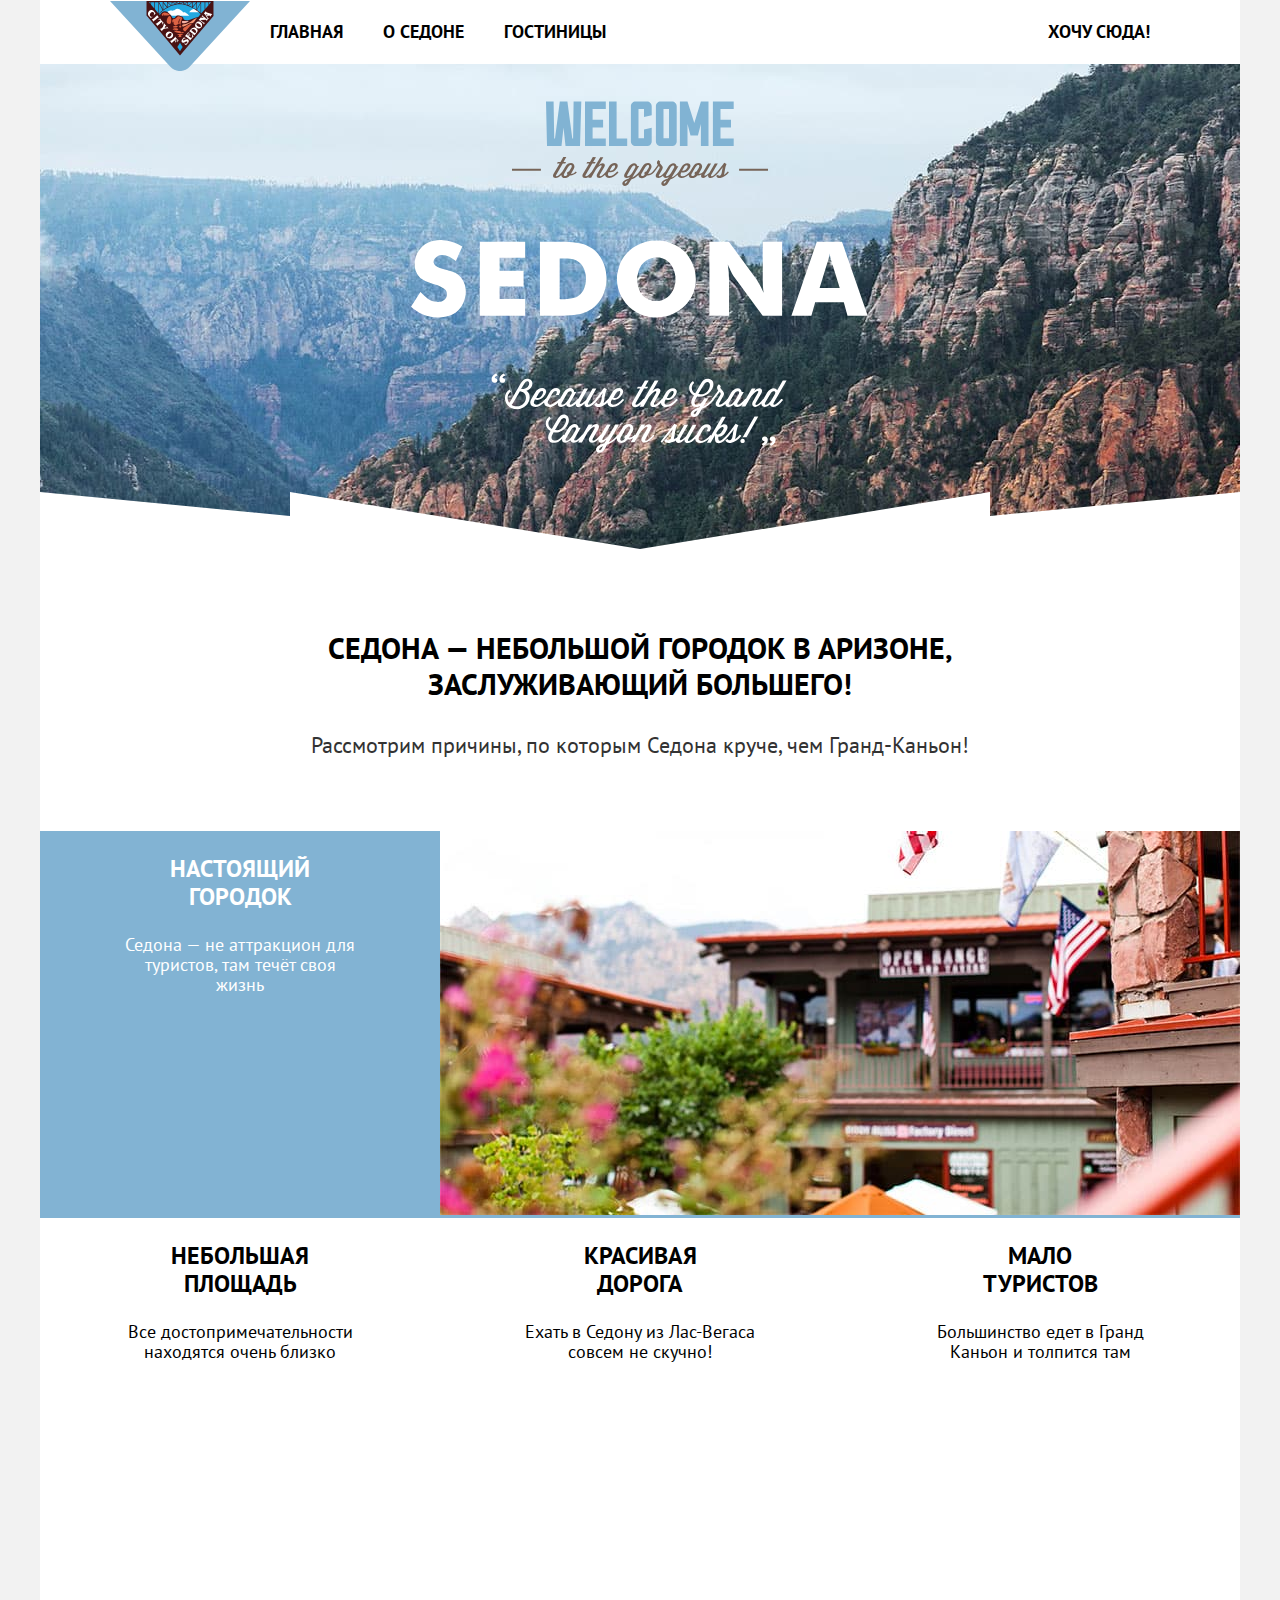
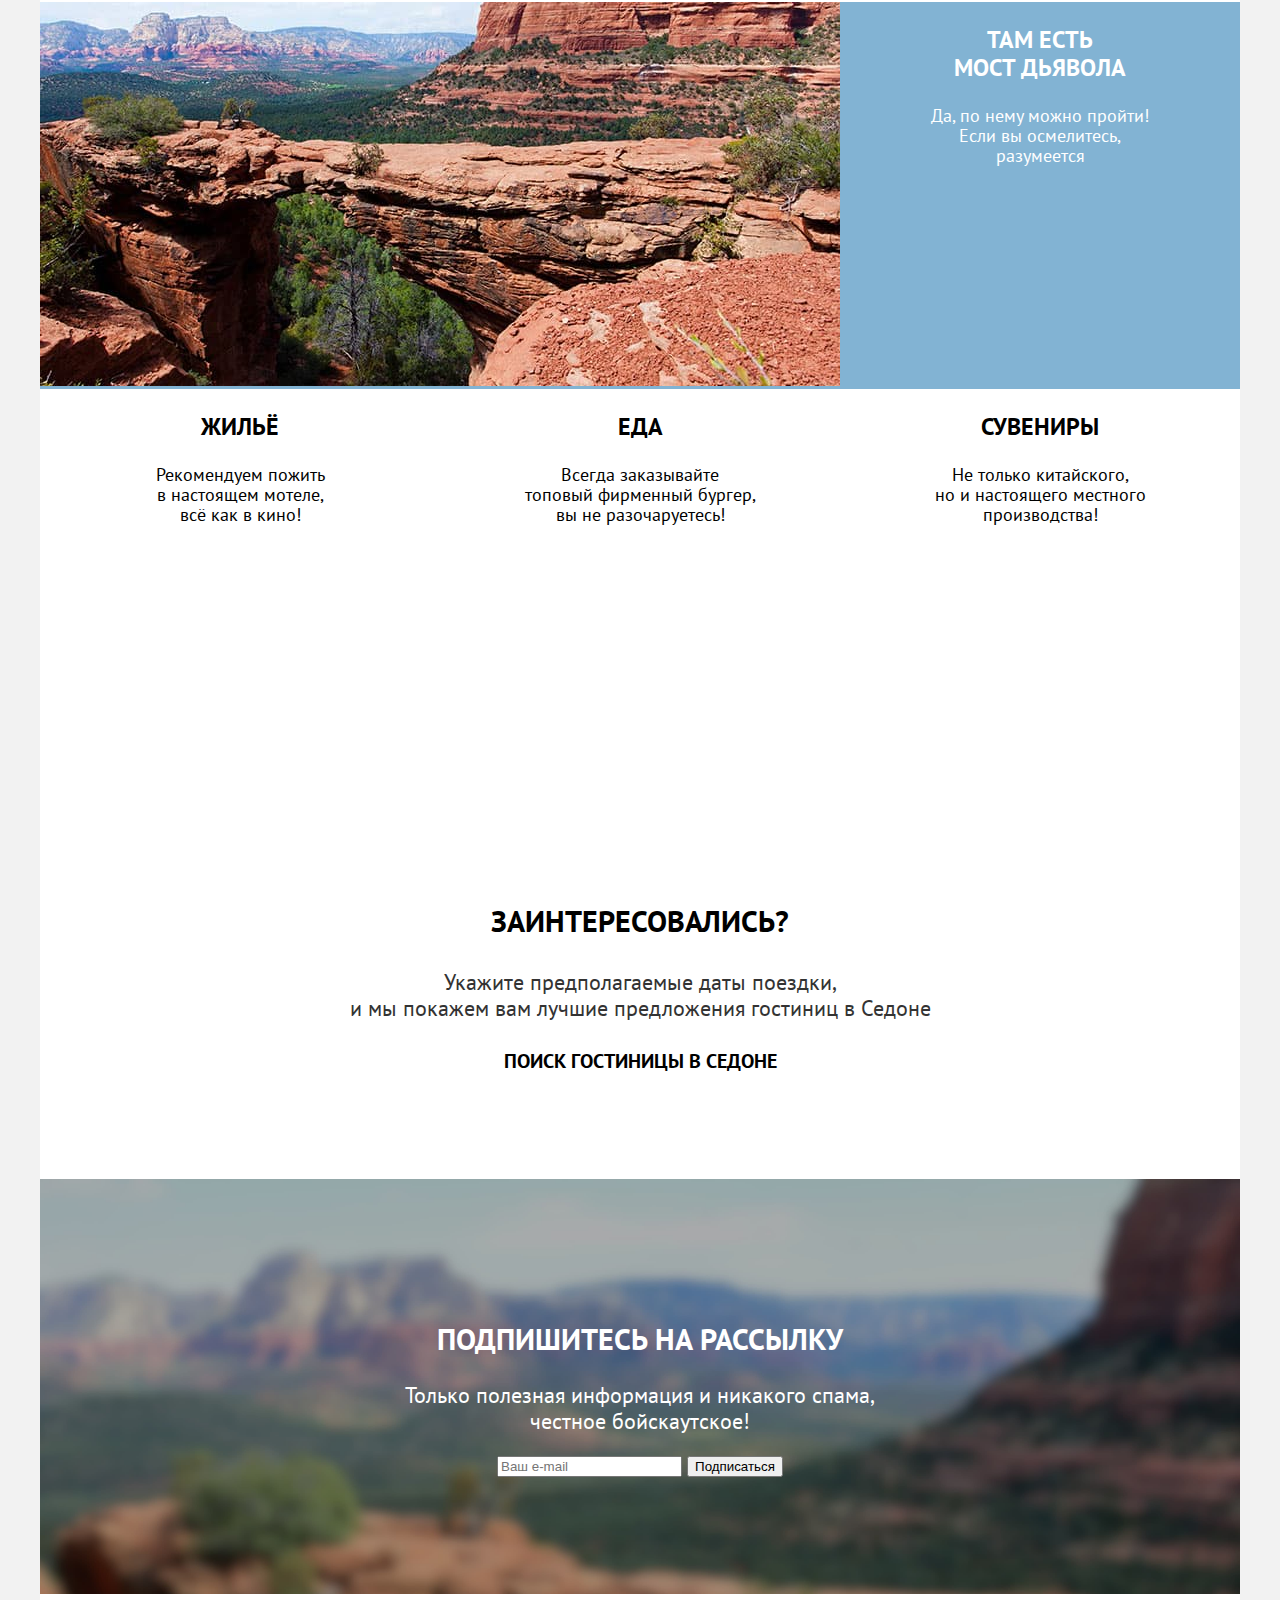
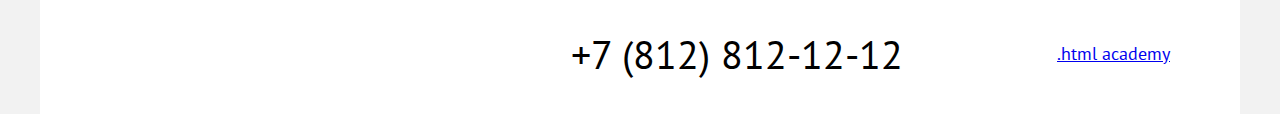
==== commit 25918cdc: "Merge pull request #7 from askripchak/master" ====
--- a/index.html
+++ b/index.html
@@ -31,7 +31,7 @@
             </li>
 
             <li class="navigation-item">
-              <a class="navigation-link" href="hotels.html">Гостиницы</a>
+              <a class="navigation-link" href="catalog.html">Гостиницы</a>
             </li>
 
           </ul>
@@ -74,8 +74,16 @@
 
           <section class="hero">
             <h2 class="visually-hidden">Добро пожаловать в великолепную Седону, потому что Гранд-Каньон - отстой!</h2>
-            <div><img class="hero-logo" src="images/welcome_sedona.svg" width="458" height="352"
-                alt="Welcome to the gorgeous Sedona, because the Grand Canyon sucks!"></div>
+
+            <div class="hero-logo-container">
+              <img class="hero-logo" src="images/welcome_sedona.svg" width="458" height="352"
+                alt="Welcome to the gorgeous Sedona, because the Grand Canyon sucks!">
+            </div>
+
+            <div class="hero-logo-item">
+              <img class="divider" src="images/divider.svg" width="1200" height="57" alt="0">
+            </div>
+
           </section>
 
           <section class="about">
@@ -112,18 +120,18 @@
           <section class="advantages-list-second-line">
 
             <div class="advantages-item">
-              <h3 class="advantages-title">Небольшая <br> площадь</h3>
-              <p class="advantages-description">Все достопримечательности находятся очень близко</p>
-            </div>
-
-            <div class="advantages-item">
-              <h3 class="advantages-title">Красивая <br> дорога</h3>
-              <p class="advantages-description">Ехать в Седону из Лас-Вегаса совсем не скучно!</p>
-            </div>
-
-            <div class="advantages-item">
-              <h3 class="advantages-title">Мало <br> туристов</h3>
-              <p class="advantages-description">Большинство едет в Гранд Каньон и толпится там</p>
+              <h3 class="advantages-title">НЕБОЛЬШАЯ <br> ПЛОЩАДЬ</h3>
+              <p class="advantages-description">Все достопримечательности <br> находятся очень близко</p>
+            </div>
+
+            <div class="advantages-item">
+              <h3 class="advantages-title">КРАСИВАЯ <br> ДОРОГА</h3>
+              <p class="advantages-description">Ехать в Седону из Лас-Вегаса <br> совсем не скучно!</p>
+            </div>
+
+            <div class="advantages-item">
+              <h3 class="advantages-title">МАЛО <br> ТУРИСТОВ</h3>
+              <p class="advantages-description">Большинство едет в Гранд <br> Каньон и толпится там</p>
             </div>
 
           </section>
@@ -135,8 +143,8 @@
             </div>
 
             <div class="advantages-item">
-              <h3 class="advantages-title">Там есть <br> мост дьявола</h3>
-              <p class="advantages-description">Да, по нему можно пройти! Если вы осмелитесь, разумеется</p>
+              <h3 class="advantages-title">ТАМ ЕСТЬ <br> МОСТ ДЬЯВОЛА</h3>
+              <p class="advantages-description">Да, по нему можно пройти! <br> Если вы осмелитесь, <br> разумеется</p>
             </div>
 
           </section>
@@ -144,39 +152,41 @@
           <section class="advantages-list-fourth-line">
             <h2 class="visually-hidden">Наши рекомендации</h2>
 
-              <div class="advantages-item">
-                <h3 class="advantages-title">Жильё</h3>
-                <p class="advantages-description">Рекомендуем пожить в настоящем мотеле, всё как в
-                  кино!</p>
-              </div>
-
-              <div class="advantages-item">
-                <h3 class="advantages-title">Еда</h3>
-                <p class="advantages-description">Всегда заказывайте топовый фирменный бургер, вы не
-                  разочаруетесь!
-                </p>
-              </div>
-
-              <div class="advantages-item">
-                <h3 class="advantages-title">Сувениры</h3>
-                <p class="advantages-description">Не только китайского, но и настоящего местного производства!
-                </p>
-              </div>
+            <div class="advantages-item">
+              <h3 class="advantages-title">ЖИЛЬЁ</h3>
+              <p class="advantages-description">Рекомендуем пожить <br> в настоящем мотеле, <br> всё как в
+                кино!</p>
+            </div>
+
+            <div class="advantages-item">
+              <h3 class="advantages-title">ЕДА</h3>
+              <p class="advantages-description">Всегда заказывайте <br> топовый фирменный бургер, <br> вы не
+                разочаруетесь!
+              </p>
+            </div>
+
+            <div class="advantages-item">
+              <h3 class="advantages-title">СУВЕНИРЫ</h3>
+              <p class="advantages-description">Не только китайского, <br> но и настоящего местного <br> производства!
+              </p>
+            </div>
 
           </section>
 
           <section class="invitation">
             <h2 class="visually-hidden">Поиск гостиницы в Седоне</h2>
-            <ul class="invitation-list">
-              <li class="invitation-item">
-                <h3 class="invitation-title">Заинтересовались?</h3>
-                <p class="invitation-description">Укажите предполагаемые даты поездки, и мы покажем вам лучшие
-                  предложения
-                  гостиниц в Седоне</p>
-                <a class="invitation-link" href="#">Поиск гостиницы в Седоне
-                </a>
-              </li>
-            </ul>
+
+            <div class="invitation-item">
+
+              <h3 class="invitation-title">ЗАИНТЕРЕСОВАЛИСЬ?</h3>
+              <p class="invitation-description">Укажите предполагаемые даты поездки, <br> и мы покажем вам лучшие
+                предложения
+                гостиниц в Седоне</p>
+              <div class="invitation-link-container"><a class="invitation-link" href="#">Поиск гостиницы в Седоне</a>
+              </div>
+
+            </div>
+
           </section>
 
         </div>
@@ -186,47 +196,61 @@
       <footer class="page-footer">
 
         <section class="newsletter">
-          <h2 class="page-footer-title">Подпишитесь на рассылку</h2>
-          <p class="page-footer-title-description">Только полезная информация и никакого спама, честное бойскаутское!
-          </p>
-          <form class="newsletter-form" action="https=//echo.htmlacademy.ru" method="post">
-            <input class="field" placeholder="Ваш e-mail" type="email" name="newsletter-email" id="newsletter-email"
-              required>
-            <button class="button newsletter-button" type="submit">Подписаться
-            </button>
-          </form>
+
+          <div class="newsletter-item">
+
+            <h2 class="page-footer-title">ПОДПИШИТЕСЬ НА РАССЫЛКУ</h2>
+            <p class="page-footer-description">Только полезная информация и никакого спама, <br> честное бойскаутское!
+            </p>
+
+            <form class="newsletter-form" action="https=//echo.htmlacademy.ru" method="post">
+
+              <input class="field" placeholder="Ваш e-mail" type="email" name="newsletter-email" id="newsletter-email"
+                required>
+              <button class="button newsletter-button" type="submit">Подписаться
+              </button>
+
+            </form>
+
+          </div>
+
         </section>
 
-        <section class="footer-social">
+        <section class="footer-contacts-container">
           <h2 class="visually-hidden">Седона в социальных сетях</h2>
-          <ul class="footer-social-list">
-            <li class="footer-social-item">
-              <a class="button" href="https://vk.com/htmlacademy">
-                <span class="visually-hidden">Vkontakte</span>
-              </a>
-            </li>
-            <li class="footer-social-item">
-              <a class="button" href="https://t.me/htmlacademy">
-                <span class="visually-hidden">Telegram</span>
-              </a>
-            </li>
-            <li class="footer-social-item">
-              <a class="button" href="https://www.youtube.com/user/htmlacademyru">
-                <span class="visually-hidden">Youtube</span>
-              </a>
-            </li>
-          </ul>
+
+          <div class="footer-social-item">
+            <a class="button" href="https://vk.com/htmlacademy">
+              <span class="visually-hidden">Vkontakte</span>
+            </a>
+          </div>
+
+          <div class="footer-social-item">
+            <a class="button" href="https://t.me/htmlacademy">
+              <span class="visually-hidden">Telegram</span>
+            </a>
+          </div>
+
+          <div class="footer-social-item">
+            <a class="button" href="https://www.youtube.com/user/htmlacademyru">
+              <span class="visually-hidden">Youtube</span>
+            </a>
+          </div>
+
+          <div class="footer-contacts">
+            <h2 class="visually-hidden">Контакты</h2>
+
+            <address class="footer-contacts-address">
+              <a class="footer-contacts-address-phone" href="tel:+78128121212">+7 (812) 812-12-12</a>
+            </address>
+
+          </div>
+
+          <div class="htmlacademy-link-container"><a class="htmlacademy-link" href="https://htmlacademy.ru/">.html
+              academy</a></div>
+
         </section>
 
-        <section class="footer-contacts">
-          <h2 class="visually-hidden">Контакты</h2>
-          <address class="footer-contacts-address">
-            <a class="footer-contacts-address-phone" href="tel:+78128121212">+7 (812) 812-12-12</a>
-          </address>
-        </section>
-
-        <a class="htmlacademy-link" href="https://htmlacademy.ru/">.html academy</a>
-
       </footer>
 
     </div>
--- a/styles/styles.css
+++ b/styles/styles.css
@@ -80,8 +80,8 @@
   line-height: 64px;
   font-weight: 700;
   text-align: center;
-  color: #000000;
-  background-color: #ffffff;
+  color: #000;
+  background-color: #fff;
   text-decoration: none;
   text-transform: uppercase;
 }
@@ -102,13 +102,19 @@
 
 .hero {
   display: flex;
-  align-items: center;
+  align-items: flex-end;
   justify-content: center;
   min-height: 485px;
   background-image: url("../images/index-background.jpg");
   background-size: cover;
   background-repeat: no-repeat;
-  text-align: center;
+  flex-wrap: wrap;
+}
+
+.hero-logo-container {}
+
+.hero-logo-item {
+  margin-bottom: -3px;
 }
 
 .about {
@@ -118,8 +124,8 @@
   min-height: 282px;
   font-family: "PT Sans", sans-serif;
   font-style: normal;
-  color: #333333;
-  background-color: #ffffff;
+  color: #333;
+  background-color: #fff;
 }
 
 .about-list {
@@ -221,3 +227,152 @@
   font-weight: 400;
   text-align: center;
 }
+
+.invitation {
+  display: flex;
+  align-items: center;
+  justify-content: center;
+  min-height: 406px;
+  margin: 0;
+  padding: 0;
+  font-family: "PT Sans", sans-serif;
+  font-style: normal;
+  color: #333;
+  background-color: #fff;
+}
+
+.invitation-title {
+  font-family: "PT Sans", sans-serif;
+  font-size: 30px;
+  line-height: 36px;
+  font-weight: 700;
+  text-align: center;
+  color: #000;
+}
+
+.invitation-description {
+  font-family: "PT Sans", sans-serif;
+  font-size: 22px;
+  line-height: 26px;
+  font-weight: 400;
+  text-align: center;
+  color: #333;
+}
+
+.invitation-link-container {
+  line-height: 36px;
+  text-align: center;
+}
+
+.invitation-link {
+  font-family: "PT Sans", sans-serif;
+  text-decoration: none;
+  text-transform: uppercase;
+  font-size: 20px;
+  font-weight: 700;
+  color: #000;
+}
+
+.newsletter {
+  display: flex;
+  align-items: center;
+  justify-content: center;
+  min-height: 414.86px;
+  margin: 0;
+  padding: 0;
+  font-family: "PT Sans", sans-serif;
+  font-style: normal;
+  color: #fff;
+  background-image: url("../images/subscribe_image.jpg");
+  background-size: cover;
+  background-repeat: no-repeat;
+  text-align: center;
+}
+
+.page-footer-title {
+  font-family: "PT Sans", sans-serif;
+  font-size: 30px;
+  line-height: 36px;
+  font-weight: 700;
+  text-align: center;
+  color: #fff;
+}
+
+.page-footer-description {
+  font-family: "PT Sans", sans-serif;
+  font-size: 22px;
+  line-height: 26px;
+  font-weight: 400;
+  text-align: center;
+  color: #fff;
+}
+
+.footer-contacts-container {
+  display: flex;
+  align-items: center;
+  justify-content: space-between;
+  min-height: 120px;
+  padding: 0 70px;
+}
+
+.footer-contacts-address-phone {
+  font-family: "PT Sans", sans-serif;
+  text-decoration: none;
+  text-transform: uppercase;
+  font-style: normal;
+  font-size: 40px;
+  font-weight: 400;
+  color: #000;
+}
+
+.inner-header-title {
+  font-family: "PT Sans", sans-serif;
+  font-size: 60px;
+  line-height: 78px;
+  font-weight: 700;
+  color: #fff;
+  padding: 35px 70px 0;
+  margin: 0;
+  text-align: start;
+  width: 494.4px;
+}
+
+.catalog-hero {
+  min-height: 412px;
+  background-image: url("../images/catalog-background.jfif");
+  background-size: cover;
+  background-repeat: no-repeat;
+}
+
+.breadcrumbs {
+  display: flex;
+  padding: 0 70px;
+}
+
+.catalog-filter-container {
+
+  align-items: center;
+  justify-content: space-around;
+}
+
+.catalog-filter-list {
+  list-style-type: none;
+}
+
+.accommodation-card-container {
+  display: flex;
+  flex-wrap: wrap;
+  align-items: center;
+  justify-content: space-between;
+}
+
+.accommodation-card {
+  display: inline-block;
+  padding: 10px;
+  margin: 10px;
+}
+
+.pagination {
+  display: flex;
+  list-style-type: none;
+}
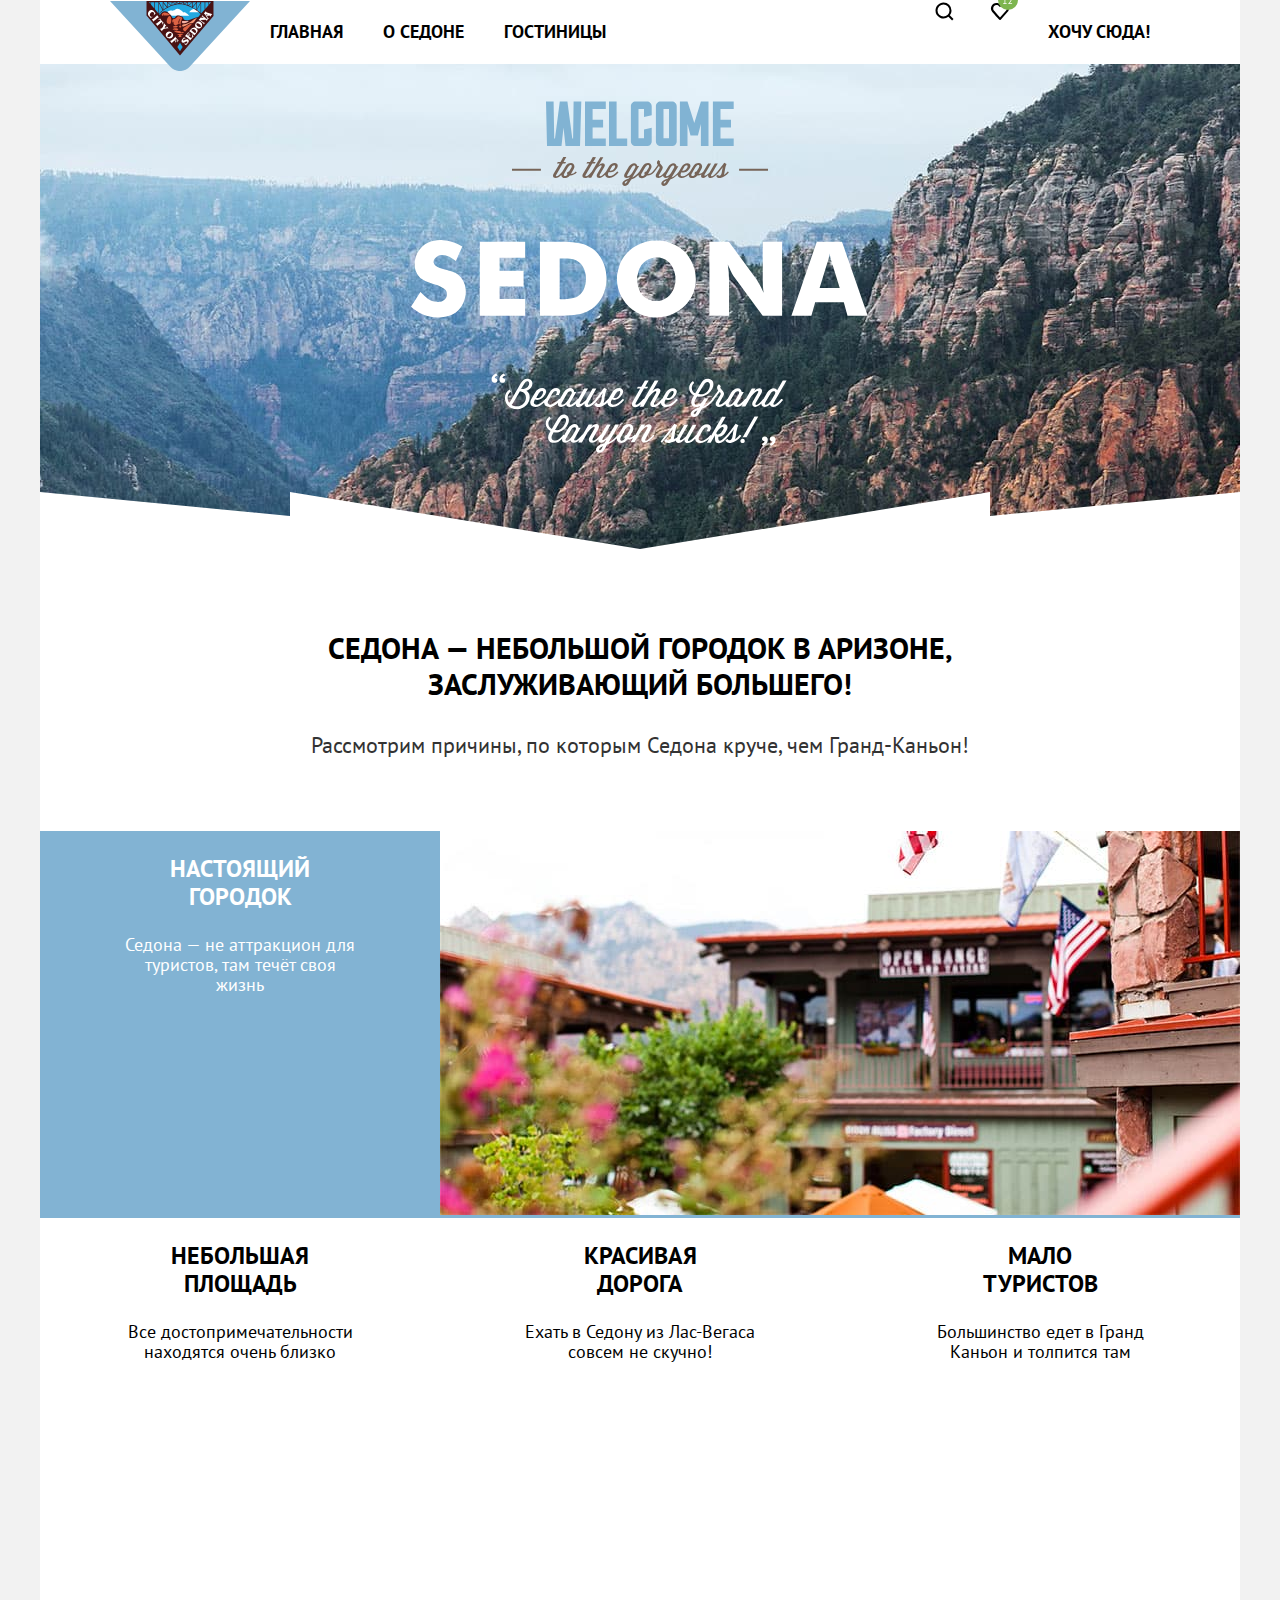
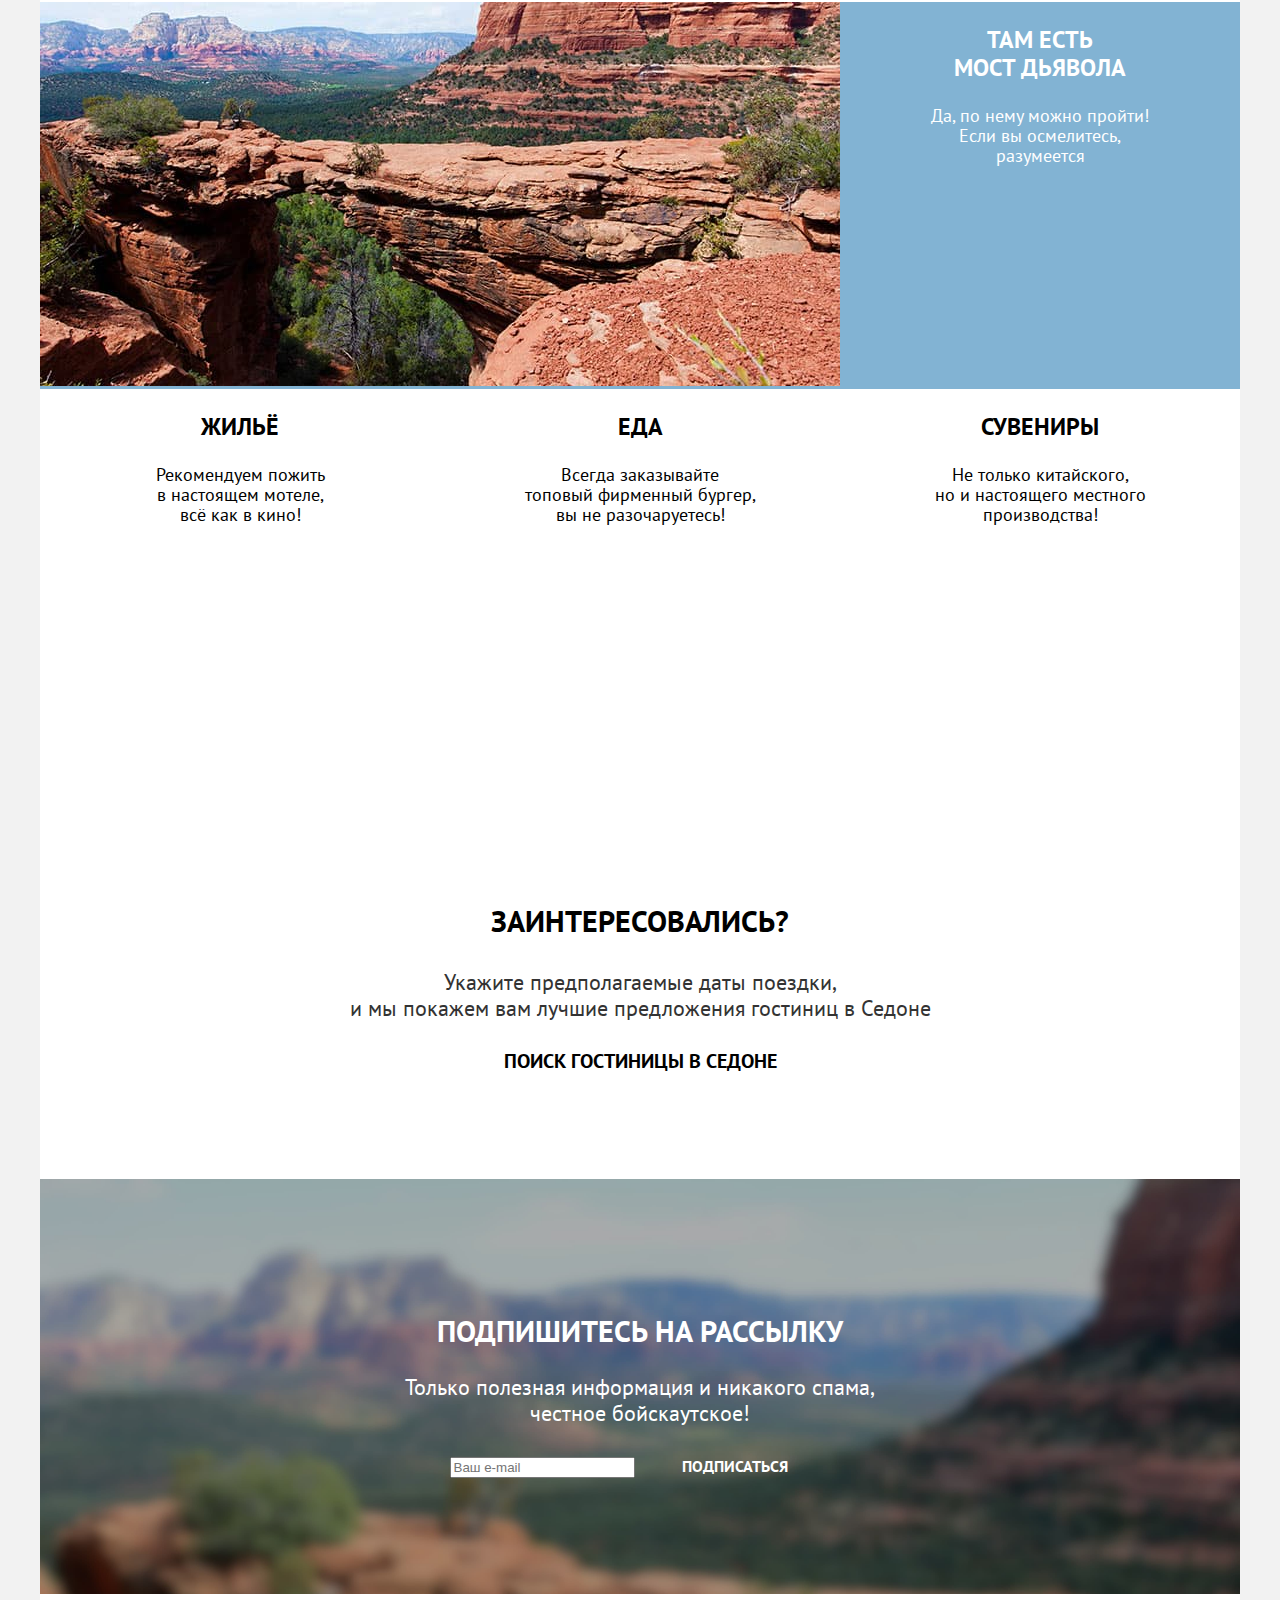
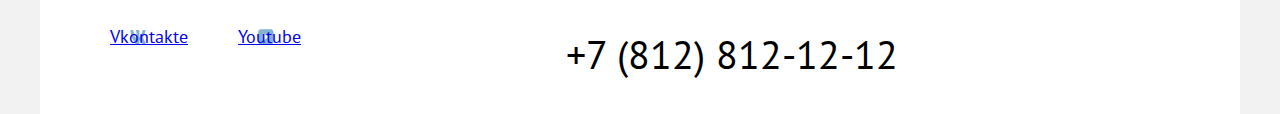
==== commit d915ec0b: "Добавляет Декоративные элементы" ====
--- a/index.html
+++ b/index.html
@@ -56,13 +56,13 @@
             </a>
           </li>
 
-          <li class="navigation-item">
-            <a class="navigation-link" href="#">Хочу сюда!
-              <span class="visually-hidden">
-                Поиск гостиницы в Седоне
-              </span>
-            </a>
-          </li>
+            <li class="navigation-item">
+              <a class="navigation-link" href="#">Хочу сюда!
+                <span class="visually-hidden">
+                  Поиск гостиницы в Седоне
+                </span>
+              </a>
+            </li>
 
         </ul>
 
@@ -219,22 +219,26 @@
         <section class="footer-contacts-container">
           <h2 class="visually-hidden">Седона в социальных сетях</h2>
 
-          <div class="footer-social-item">
-            <a class="button" href="https://vk.com/htmlacademy">
-              <span class="visually-hidden">Vkontakte</span>
-            </a>
-          </div>
-
-          <div class="footer-social-item">
-            <a class="button" href="https://t.me/htmlacademy">
-              <span class="visually-hidden">Telegram</span>
-            </a>
-          </div>
-
-          <div class="footer-social-item">
-            <a class="button" href="https://www.youtube.com/user/htmlacademyru">
-              <span class="visually-hidden">Youtube</span>
-            </a>
+          <div class="footer-social-list">
+
+            <div class="footer-social-item">
+              <a class="footer-social-link footer-social-vk" href="https://vk.com/htmlacademy">
+                Vkontakte
+              </a>
+            </div>
+
+            <div class="footer-social-item">
+              <a class="footer-social-link footer-social-tg" href="https://t.me/htmlacademy">
+                <span class="visually-hidden">Telegram</span>
+              </a>
+            </div>
+
+            <div class="footer-social-item">
+              <a class="footer-social-link footer-social-yt" href="https://www.youtube.com/user/htmlacademyru">
+                <span>Youtube</span>
+              </a>
+            </div>
+
           </div>
 
           <div class="footer-contacts">
@@ -246,8 +250,11 @@
 
           </div>
 
-          <div class="htmlacademy-link-container"><a class="htmlacademy-link" href="https://htmlacademy.ru/">.html
-              academy</a></div>
+          <div class="htmlacademy-link-container">
+            <a class="htmlacademy-link" href="https://htmlacademy.ru/">
+              <span class="visually-hidden">.html academy</span>
+            </a>
+          </div>
 
         </section>
 
--- a/styles/styles.css
+++ b/styles/styles.css
@@ -91,6 +91,23 @@
   min-height: 22px;
 }
 
+.navigation-user .navigation-item:nth-child(1) .navigation-link {
+  background-image: url("../images/search.svg");
+  background-repeat: no-repeat;
+  background-position: center;
+}
+
+.navigation-user .navigation-item:nth-child(2) .navigation-link {
+  background-image: url("../images/heart.svg");
+  background-repeat: no-repeat;
+  background-position: center;
+}
+
+/* .navigation-item {
+  display: flex;
+  align-items: center;
+} */
+
 .main-container {
   flex-grow: 1;
 }
@@ -315,6 +332,45 @@
   padding: 0 70px;
 }
 
+.footer-social-list {
+  display: flex;
+  flex-wrap: wrap;
+  margin: 0;
+  padding: 0;
+  list-style-type: none;
+}
+
+.footer-social-item {
+  outline-offset: -5px;
+  width: 56px;
+  height: 44px;
+  margin-right: 8px;
+  margin-bottom: 8px;
+}
+
+.footer-social-item:nth-child(3n) {
+  margin-right: 0;
+}
+
+.footer-social-link {
+  display: block;
+  background-repeat: no-repeat;
+  background-position: center;
+  background-size: 16px 16px;
+}
+
+.footer-social-vk {
+  background-image: url("../images/social-vk.svg");
+}
+
+.footer-social-tg {
+  background-image: url("../images/social-telegram.svg");
+}
+
+.footer-social-yt {
+  background-image: url("../images/social-youtube.svg");
+}
+
 .footer-contacts-address-phone {
   font-family: "PT Sans", sans-serif;
   text-decoration: none;
@@ -325,17 +381,11 @@
   color: #000;
 }
 
-.inner-header-title {
-  font-family: "PT Sans", sans-serif;
-  font-size: 60px;
-  line-height: 78px;
-  font-weight: 700;
-  color: #fff;
-  padding: 35px 70px 0;
-  margin: 0;
-  text-align: start;
-  width: 494.4px;
-}
+.htmlacademy-link {
+  background-image: url("../images/logo_htmlacademy.svg");
+}
+
+/* Секция Каталога Герой */
 
 .catalog-hero {
   min-height: 412px;
@@ -344,33 +394,281 @@
   background-repeat: no-repeat;
 }
 
+/* Заголовок Каталога Герой */
+
+.inner-header-title {
+  font-family: "PT Sans", sans-serif;
+  font-size: 60px;
+  line-height: 78px;
+  font-weight: 700;
+  color: #fff;
+  padding: 35px 70px 0;
+  margin: 0;
+  text-align: start;
+  width: 494.4px;
+}
+
+/* Хлебные крошки */
+
 .breadcrumbs {
   display: flex;
+  padding: 20px 70px;
+}
+
+.breadcrumbs-item-index {
+  padding: 5px 5px;
+}
+
+.breadcrumbs-item-hotels {
+  padding: 5px 5px;
+}
+
+/* Контейнер поискового Фильтра Каталога */
+
+.catalog-filter {
+  display: flex;
+  align-items: center;
+  justify-content: space-around;
+}
+
+.catalog-filter-title {
+  font-family: "PT Sans", sans-serif;
+  font-size: 20px;
+  line-height: 24px;
+  font-weight: 700;
+  color: #fff;
+  padding: 0;
+  margin-bottom: 33.5px;
+  text-align: start;
+  width: 116.33px;
+}
+
+/* Форма Фильтра Каталога */
+
+.catalog-filter-group {
+  height: 164px;
+  margin: 0;
+  padding: 0;
+  border: none;
+}
+
+.catalog-filter-list {
+  margin: 0;
+  padding: 0;
+  list-style-type: none;
+}
+
+.catalog-filter-item {
+  min-height: 23px;
+}
+
+.control {
+  display: block;
+  font-family: "PT Sans", sans-serif;
+  font-size: 18px;
+  line-height: 23px;
+  height: 23px;
+  font-weight: 400;
+  color: #fff;
+  padding: 0;
+  margin-bottom: 19px;
+  text-align: start;
+  justify-content: center;
+}
+
+.control-input {
+  width: 20px;
+  height: 20px;
+  margin: 0;
+  background: #fff;
+  border: 2px solid #fff;
+  border-radius: 30%;
+}
+
+/* Фильтр Стоимость */
+
+.range-input {
+  font-family: "PT Sans", sans-serif;
+  font-size: 18px;
+  line-height: 24px;
+  font-weight: 700;
+  color: #000;
+  text-align: start;
+  width: 135px;
+  height: 40px;
+  margin: 0;
+  padding: 0;
+  border: 4px solid #fff;
+  border-radius: 5%;
+}
+
+.range-scale {
+  position: relative;
+  height: 4px;
+  margin: 46px 0;
+  background-color: rgb(116, 116, 116);
+  border-radius: 2px;
+}
+
+.range-bar {
+  position: absolute;
+  height: 4px;
+  background-color: #fff;
+}
+
+.range-toggle {
+  position: absolute;
+  width: 20px;
+  height: 20px;
+  background: #fff;
+  border: 2px solid #fff;
+  border-radius: 30%;
+  cursor: pointer;
+}
+
+.range-toggle:hover {
+  background-color: #dbb590;
+}
+
+.range-toggle:active,
+.range-toggle:focus {
+  outline: 3px solid #dbb590;
+}
+
+.toggle-min {
+  top: -8px;
+  left: 0;
+}
+
+.toggle-max {
+  top: -8px;
+  right: 0;
+}
+
+.button-submit {
+  display: inline-block;
+  margin-top: 25px;
+}
+
+.button {
+  font-family: "PT Sans", sans-serif;
+  font-size: 16px;
+  line-height: 20px;
+  font-weight: 700;
+  width: 191px;
+  height: 36px;
+  text-align: center;
+  color: #fff;
+  text-decoration: none;
+  text-transform: uppercase;
+  background: rgba(0, 0, 0, 0);
+  border: none;
+  padding: 0;
+}
+
+.button-apply {
+  background-color: #82B3D3;
+}
+
+/* Секция Каталога Контроль Результатов Поиска */
+
+.control-container {
+  display: flex;
+  align-items: center;
+  justify-content: space-between;
+  padding: 50px 70px;
+}
+
+.found {
+  font-family: "PT Sans", sans-serif;
+  font-size: 30px;
+  line-height: 36px;
+  font-weight: 700;
+  color: #000;
+  margin-right: 180px;
+}
+
+.select-control {
+  font-family: "PT Sans", sans-serif;
+  font-size: 18px;
+  line-height: 21px;
+  font-weight: 400;
+  color: #333;
+  width: 292px;
+  min-height: 49px;
+  padding: 0 15px;
+  border: 2px solid #E5E5E5;
+}
+
+.button-light {
+  width: 48px;
+  height: 48px;
+}
+
+/* Секция Результатов отбора по Фильтру */
+
+.accommodation-card-container {
+  display: flex;
+  flex-wrap: wrap;
+  align-items: center;
+  justify-content: space-between;
   padding: 0 70px;
 }
 
-.catalog-filter-container {
-
-  align-items: center;
-  justify-content: space-around;
-}
-
-.catalog-filter-list {
-  list-style-type: none;
-}
-
-.accommodation-card-container {
-  display: flex;
-  flex-wrap: wrap;
-  align-items: center;
-  justify-content: space-between;
-}
+/* Карточка Тип Жилья */
 
 .accommodation-card {
   display: inline-block;
-  padding: 10px;
-  margin: 10px;
-}
+  margin-bottom: 50px;
+  padding: 20px;
+  border: 2px solid #E5E5E5;
+}
+
+.accommodation-card-link {
+  text-decoration: none;
+  text-transform: uppercase;
+}
+
+.accommodation-card-title {
+  font-family: "PT Sans", sans-serif;
+  font-size: 24px;
+  line-height: 28px;
+  font-weight: 700;
+  text-align: start;
+  color: #000;
+  margin: 16px 0;
+}
+
+.accommodation-card-price-container {
+  margin: 15px 0;
+}
+
+.accommodation-card-rating-container {
+  margin: 15px 0;
+}
+
+.accommodation-card-button {
+  font-family: "PT Sans", sans-serif;
+  font-size: 16px;
+  line-height: 20px;
+  font-weight: 700;
+  color: #fff;
+  width: 140px;
+  height: 36px;
+  padding: 8px 26px;
+  text-decoration: none;
+  text-transform: uppercase;
+}
+
+.button-more {
+  background-color: #756157;
+}
+
+.button-favourites {
+  background-color: #82B3D3
+}
+
+/* Пагинация */
 
 .pagination {
   display: flex;
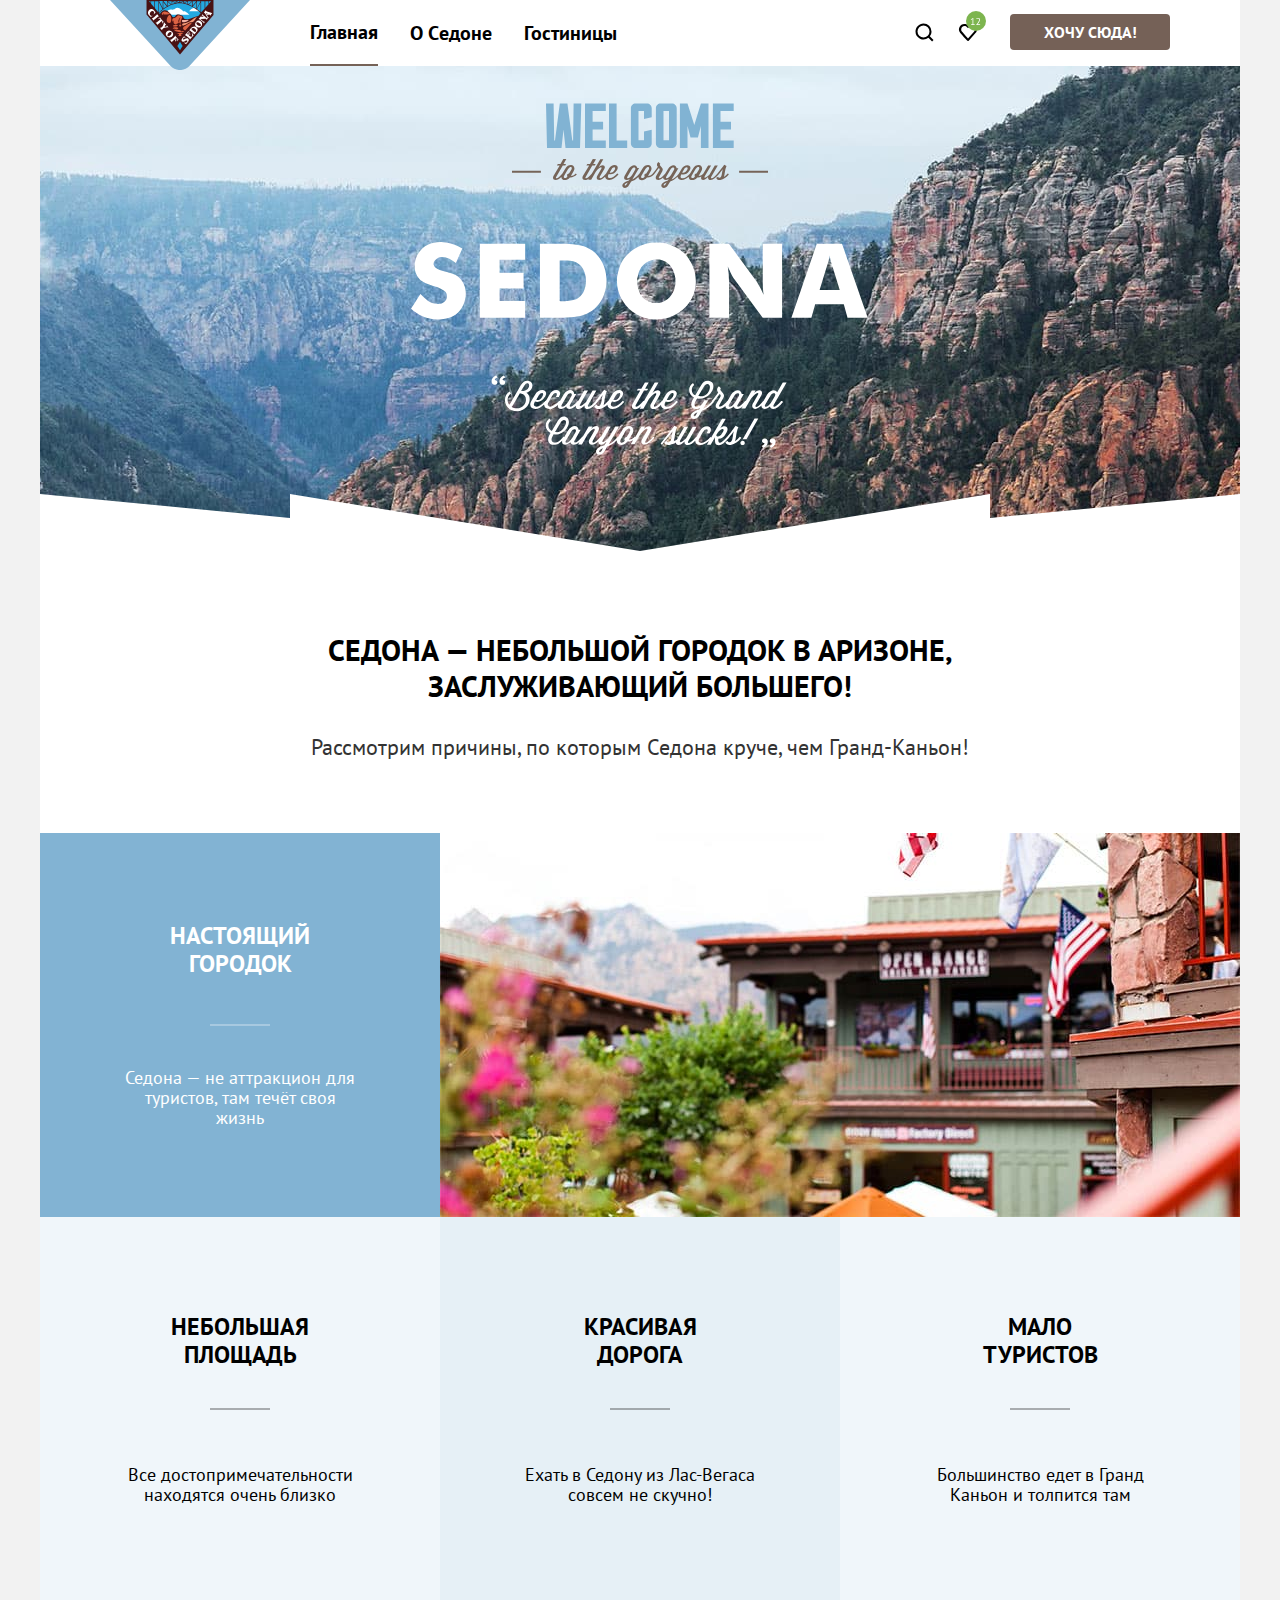
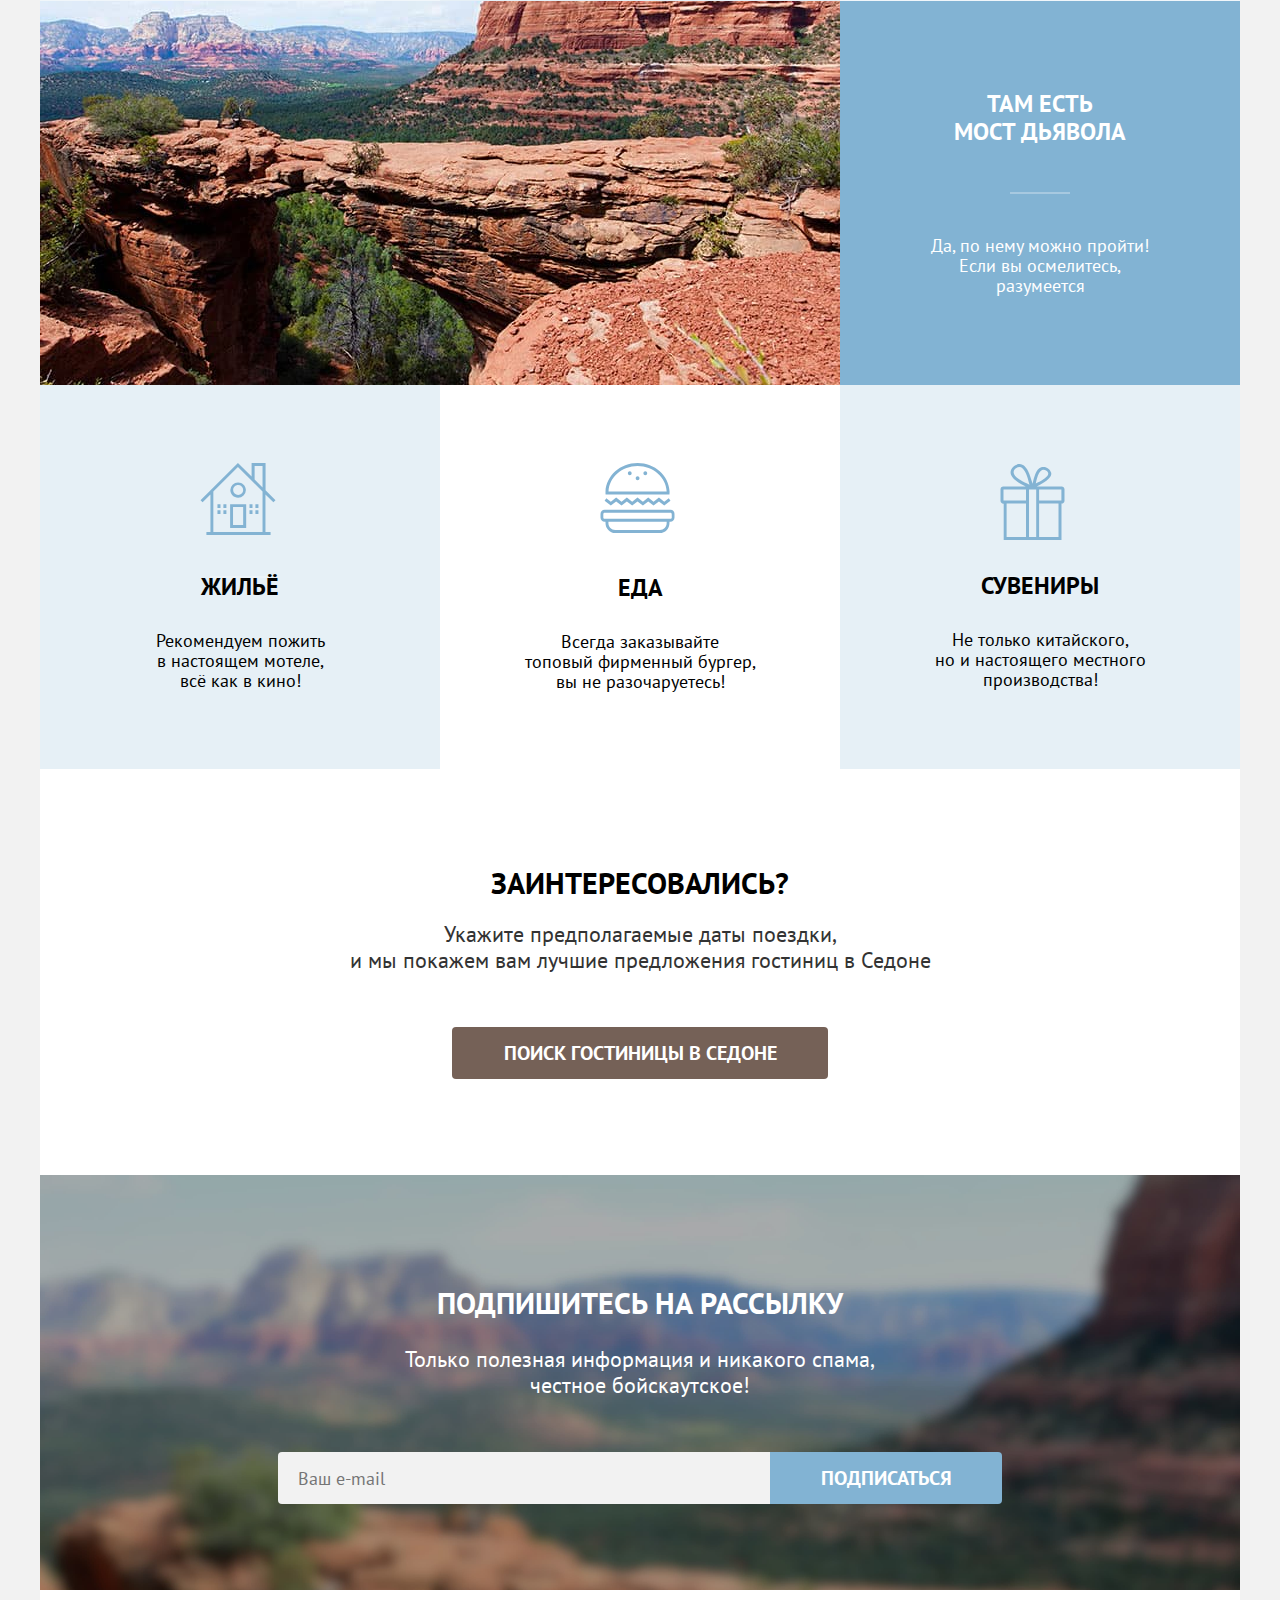
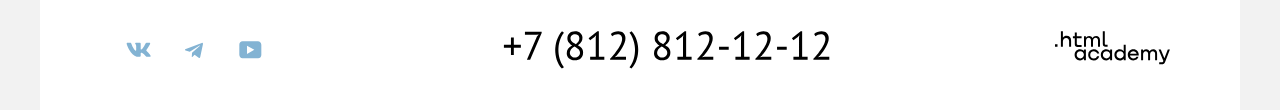
==== commit f716aae4: "Merge pull request #9 from askripchak/master" ====
--- a/index.html
+++ b/index.html
@@ -16,14 +16,16 @@
 
         <nav class="navigation">
 
-          <a class="logo" href="#"><img class="logo" src="images/logo.svg" width="140" height="70"
-              alt="Логотип туристического городка Седона">
-          </a>
+          <div class="navigation-logo" style="position: absolute; top: 0; left: 0;">
+            <a class="logo" href="#"><img class="logo" src="images/logo.svg" width="140" height="70"
+                alt="Логотип туристического городка Седона">
+            </a>
+          </div>
 
           <ul class="navigation-list">
 
             <li class="navigation-item">
-              <a class="navigation-link" href="index.html">Главная</a>
+              <a class="navigation-link" href="index.html" style="border-bottom: 2px solid #756257;">Главная</a>
             </li>
 
             <li class="navigation-item">
@@ -38,33 +40,34 @@
 
         </nav>
 
-        <ul class="navigation-list navigation-user">
-
-          <li class="navigation-item">
-            <a class="navigation-link" href="#">
+        <section class="navigation-user">
+          <h2 class="visually-hidden">Навигация пользователя</h2>
+
+          <div class="navigation-item-user-search">
+            <a class="navigation-link-user-search" href="#">
               <span class="visually-hidden">
                 Поиск по сайту
               </span>
             </a>
-          </li>
-
-          <li class="navigation-item">
-            <a class="navigation-link" href="#">
+          </div>
+
+          <div class="navigation-item-user-like">
+            <a class="navigation-link-user-like" href="#">
               <span class="visually-hidden">
                 Лайкнуть
               </span>
             </a>
-          </li>
-
-            <li class="navigation-item">
-              <a class="navigation-link" href="#">Хочу сюда!
-                <span class="visually-hidden">
-                  Поиск гостиницы в Седоне
-                </span>
-              </a>
-            </li>
-
-        </ul>
+          </div>
+
+          <div class="navigation-item-user-button">
+            <a class="navigation-link-user-button" href="#">ХОЧУ СЮДА!
+              <span class="visually-hidden">
+                Поиск гостиницы в Седоне
+              </span>
+            </a>
+          </div>
+
+        </section>
 
       </header>
 
@@ -111,7 +114,7 @@
               <p class="advantages-description">Седона — не аттракцион для <br> туристов, там течёт своя <br> жизнь</p>
             </div>
 
-            <div class="line-photo"><img src="images/advantage_city.jpg" width="800" height="384"
+            <div class="line-photo"><img src="images/advantage_city.jpg"
                 alt="Здания Седоны на фоне гор, деревьев и цветущих растений">
             </div>
 
@@ -119,17 +122,17 @@
 
           <section class="advantages-list-second-line">
 
-            <div class="advantages-item">
+            <div class="advantages-item second-line second-line-background-color-one">
               <h3 class="advantages-title">НЕБОЛЬШАЯ <br> ПЛОЩАДЬ</h3>
               <p class="advantages-description">Все достопримечательности <br> находятся очень близко</p>
             </div>
 
-            <div class="advantages-item">
+            <div class="advantages-item second-line second-line-background-color">
               <h3 class="advantages-title">КРАСИВАЯ <br> ДОРОГА</h3>
               <p class="advantages-description">Ехать в Седону из Лас-Вегаса <br> совсем не скучно!</p>
             </div>
 
-            <div class="advantages-item">
+            <div class="advantages-item second-line second-line-background-color-one">
               <h3 class="advantages-title">МАЛО <br> ТУРИСТОВ</h3>
               <p class="advantages-description">Большинство едет в Гранд <br> Каньон и толпится там</p>
             </div>
@@ -152,21 +155,24 @@
           <section class="advantages-list-fourth-line">
             <h2 class="visually-hidden">Наши рекомендации</h2>
 
-            <div class="advantages-item">
-              <h3 class="advantages-title">ЖИЛЬЁ</h3>
+            <div class="advantages-item fourth-line fourth-line-housing">
+              <div class="fourth-line-housing-logo"></div>
+              <h3 class="advantages-title advantages-title-housing">ЖИЛЬЁ</h3>
               <p class="advantages-description">Рекомендуем пожить <br> в настоящем мотеле, <br> всё как в
                 кино!</p>
             </div>
 
-            <div class="advantages-item">
-              <h3 class="advantages-title">ЕДА</h3>
+            <div class="advantages-item fourth-line fourth-line-food">
+              <div class="fourth-line-food-logo"></div>
+              <h3 class="advantages-title advantages-title-food">ЕДА</h3>
               <p class="advantages-description">Всегда заказывайте <br> топовый фирменный бургер, <br> вы не
                 разочаруетесь!
               </p>
             </div>
 
-            <div class="advantages-item">
-              <h3 class="advantages-title">СУВЕНИРЫ</h3>
+            <div class="advantages-item fourth-line fourth-line-souvenirs">
+              <div class="fourth-line-souvenirs-logo"></div>
+              <h3 class="advantages-title advantages-title-souvenirs">СУВЕНИРЫ</h3>
               <p class="advantages-description">Не только китайского, <br> но и настоящего местного <br> производства!
               </p>
             </div>
@@ -176,15 +182,12 @@
           <section class="invitation">
             <h2 class="visually-hidden">Поиск гостиницы в Седоне</h2>
 
-            <div class="invitation-item">
-
-              <h3 class="invitation-title">ЗАИНТЕРЕСОВАЛИСЬ?</h3>
-              <p class="invitation-description">Укажите предполагаемые даты поездки, <br> и мы покажем вам лучшие
-                предложения
-                гостиниц в Седоне</p>
-              <div class="invitation-link-container"><a class="invitation-link" href="#">Поиск гостиницы в Седоне</a>
-              </div>
-
+            <h3 class="invitation-title">ЗАИНТЕРЕСОВАЛИСЬ?</h3>
+
+            <p class="invitation-description">Укажите предполагаемые даты поездки, <br> и мы покажем вам лучшие
+              предложения
+              гостиниц в Седоне</p>
+            <div class="invitation-link-container"><a class="invitation-link" href="#">Поиск гостиницы в Седоне</a>
             </div>
 
           </section>
@@ -207,7 +210,8 @@
 
               <input class="field" placeholder="Ваш e-mail" type="email" name="newsletter-email" id="newsletter-email"
                 required>
-              <button class="button newsletter-button" type="submit">Подписаться
+
+              <button class="newsletter-button" type="submit">ПОДПИСАТЬСЯ
               </button>
 
             </form>
@@ -222,20 +226,35 @@
           <div class="footer-social-list">
 
             <div class="footer-social-item">
-              <a class="footer-social-link footer-social-vk" href="https://vk.com/htmlacademy">
-                Vkontakte
+              <a class="footer-social-link" href="https://vk.com/htmlacademy">
+                <svg class="footer-social-icon" width="25" height="15" fill="none" xmlns="http://www.w3.org/2000/svg">
+                  <path fill-rule="evenodd" clip-rule="evenodd"
+                    d="M24.12 1.8c.16-.54 0-.94-.8-.94H20.7c-.67 0-.98.34-1.15.73 0 0-1.33 3.2-3.22 5.27-.61.6-.9.8-1.23.8-.16 0-.41-.2-.41-.75v-5.1c0-.66-.19-.95-.74-.95H9.82c-.42 0-.67.3-.67.59 0 .62.95.76 1.04 2.51v3.8c0 .83-.15.98-.48.98-.9 0-3.06-3.2-4.34-6.88-.25-.72-.5-1-1.18-1H1.57c-.75 0-.9.34-.9.73 0 .68.89 4.07 4.14 8.55 2.17 3.06 5.23 4.72 8 4.72 1.68 0 1.88-.37 1.88-1v-2.32c0-.74.16-.88.7-.88.38 0 1.05.19 2.6 1.66 1.79 1.75 2.08 2.54 3.08 2.54h2.63c.75 0 1.12-.37.9-1.1-.23-.72-1.08-1.77-2.2-3.02-.62-.71-1.54-1.48-1.82-1.86-.39-.5-.28-.71 0-1.15 0 0 3.2-4.42 3.54-5.93Z"
+                    fill="#83B3D3" />
+                </svg>
+                <span class="visually-hidden">Vkontakte</span>
               </a>
             </div>
 
             <div class="footer-social-item">
-              <a class="footer-social-link footer-social-tg" href="https://t.me/htmlacademy">
+              <a class="footer-social-link" href="https://t.me/htmlacademy">
+                <svg class="footer-social-icon" width="18" height="16" fill="none" xmlns="http://www.w3.org/2000/svg">
+                  <path
+                    d="M16.79.96.84 7.1c-1.09.44-1.08 1.05-.2 1.32l4.1 1.28 9.47-5.98c.44-.27.85-.13.52.17l-7.68 6.93-.28 4.22c.41 0 .6-.2.83-.41l1.99-1.94 4.13 3.06c.77.42 1.31.2 1.5-.71l2.72-12.8c.28-1.1-.43-1.61-1.16-1.28Z"
+                    fill="#83B3D3" />
+                </svg>
                 <span class="visually-hidden">Telegram</span>
               </a>
             </div>
 
             <div class="footer-social-item">
-              <a class="footer-social-link footer-social-yt" href="https://www.youtube.com/user/htmlacademyru">
-                <span>Youtube</span>
+              <a class="footer-social-link" href="https://www.youtube.com/user/htmlacademyru">
+                <svg class="footer-social-icon" width="23" height="18" fill="none" xmlns="http://www.w3.org/2000/svg">
+                  <path
+                    d="M18.94.36H3.51C1.65.36.33 1.95.33 3.76v10.09c0 1.91 1.32 3.5 3.18 3.5h15.65c1.64 0 3.17-1.59 3.17-3.4V3.76c-.22-1.8-1.53-3.4-3.39-3.4ZM7.99 12.89V4.82l7.34 4.04-7.34 4.03Z"
+                    fill="#83B3D3" />
+                </svg>
+                <span class="visually-hidden">Youtube</span>
               </a>
             </div>
 
@@ -245,15 +264,31 @@
             <h2 class="visually-hidden">Контакты</h2>
 
             <address class="footer-contacts-address">
-              <a class="footer-contacts-address-phone" href="tel:+78128121212">+7 (812) 812-12-12</a>
+
+              <a class="footer-contacts-address-phone" href="tel:+78128121212">
+                <svg width="327" height="38" viewBox="0 0 327 38" fill="none" xmlns="http://www.w3.org/2000/svg">
+                  <path
+                    d="M0.904688 13.8633H7.94469V6.6233H10.8247V13.8633H17.8647V16.7433H10.8247V23.9433H7.94469V16.7433H0.904688V13.8633ZM23.9 28.8233L33.94 5.3833L35.7 3.4233L33.34 3.7833H21.94V0.823301H38.66V1.9033L27.14 28.8233H23.9ZM58.8925 37.6233C57.6658 36.3433 56.6258 34.93 55.7725 33.3833C54.9192 31.8633 54.2258 30.3033 53.6925 28.7033C53.1858 27.0766 52.8125 25.45 52.5725 23.8233C52.3325 22.17 52.2125 20.5966 52.2125 19.1033C52.2125 17.6366 52.3325 16.09 52.5725 14.4633C52.8125 12.8366 53.1992 11.21 53.7325 9.5833C54.2658 7.92997 54.9592 6.31663 55.8125 4.7433C56.6925 3.16997 57.7592 1.7033 59.0125 0.343303L60.9325 1.7433C59.8658 3.1033 58.9725 4.51663 58.2525 5.9833C57.5592 7.4233 56.9992 8.88997 56.5725 10.3833C56.1458 11.8766 55.8392 13.37 55.6525 14.8633C55.4925 16.33 55.4125 17.7433 55.4125 19.1033C55.4125 20.3833 55.5058 21.7833 55.6925 23.3033C55.9058 24.7966 56.2258 26.3033 56.6525 27.8233C57.1058 29.3166 57.6792 30.7833 58.3725 32.2233C59.0925 33.6633 59.9458 34.97 60.9325 36.1433L58.8925 37.6233ZM63.7434 22.1433C63.7434 20.4633 64.1834 19.01 65.0634 17.7833C65.9434 16.53 67.3168 15.3966 69.1834 14.3833C68.5168 13.9833 67.8901 13.57 67.3034 13.1433C66.7434 12.69 66.2368 12.1833 65.7834 11.6233C65.3568 11.0633 65.0101 10.4366 64.7434 9.7433C64.5034 9.04997 64.3834 8.24997 64.3834 7.3433C64.3834 6.3033 64.5568 5.35664 64.9034 4.5033C65.2768 3.64997 65.7968 2.91663 66.4634 2.3033C67.1568 1.68997 67.9701 1.20997 68.9034 0.863301C69.8634 0.516635 70.9434 0.343303 72.1434 0.343303C73.2634 0.343303 74.2768 0.503302 75.1834 0.823301C76.0901 1.1433 76.8501 1.5833 77.4634 2.1433C78.1034 2.7033 78.5968 3.36997 78.9434 4.1433C79.2901 4.91664 79.4634 5.76997 79.4634 6.7033C79.4634 8.2233 79.1168 9.56997 78.4234 10.7433C77.7301 11.89 76.5834 13.0233 74.9834 14.1433C75.6768 14.5433 76.3301 14.9833 76.9434 15.4633C77.5834 15.9433 78.1301 16.4766 78.5834 17.0633C79.0634 17.65 79.4368 18.3166 79.7034 19.0633C79.9701 19.7833 80.1034 20.61 80.1034 21.5433C80.1034 22.69 79.9168 23.7433 79.5434 24.7033C79.1701 25.6366 78.6234 26.45 77.9034 27.1433C77.1834 27.81 76.3034 28.3433 75.2634 28.7433C74.2234 29.1166 73.0368 29.3033 71.7034 29.3033C70.4234 29.3033 69.2901 29.1166 68.3034 28.7433C67.3168 28.37 66.4768 27.8633 65.7834 27.2233C65.1168 26.5833 64.6101 25.8366 64.2634 24.9833C63.9168 24.1033 63.7434 23.1566 63.7434 22.1433ZM76.9834 21.7433C76.9834 20.9433 76.8234 20.25 76.5034 19.6633C76.1834 19.05 75.7568 18.5033 75.2234 18.0233C74.7168 17.5166 74.1301 17.0633 73.4634 16.6633C72.7968 16.2633 72.1034 15.8766 71.3834 15.5033C69.7568 16.41 68.5968 17.4233 67.9034 18.5433C67.2101 19.6633 66.8634 20.73 66.8634 21.7433C66.8634 22.3833 66.9701 22.9966 67.1834 23.5833C67.3968 24.17 67.7168 24.6766 68.1434 25.1033C68.5701 25.53 69.0901 25.8766 69.7034 26.1433C70.3434 26.3833 71.0768 26.5033 71.9034 26.5033C72.5701 26.5033 73.2101 26.41 73.8234 26.2233C74.4368 26.01 74.9701 25.7166 75.4234 25.3433C75.9034 24.9433 76.2768 24.45 76.5434 23.8633C76.8368 23.25 76.9834 22.5433 76.9834 21.7433ZM67.5034 7.2633C67.5034 8.00997 67.6501 8.67664 67.9434 9.2633C68.2368 9.8233 68.6234 10.33 69.1034 10.7833C69.6101 11.2366 70.1834 11.6633 70.8234 12.0633C71.4634 12.4366 72.1301 12.7966 72.8234 13.1433C74.0234 12.21 74.9034 11.29 75.4634 10.3833C76.0501 9.47664 76.3434 8.47664 76.3434 7.3833C76.3434 6.0233 75.9168 4.9833 75.0634 4.2633C74.2368 3.51664 73.2368 3.1433 72.0634 3.1433C71.3434 3.1433 70.7034 3.2633 70.1434 3.5033C69.5834 3.7433 69.1034 4.04997 68.7034 4.4233C68.3034 4.79664 67.9968 5.23664 67.7834 5.7433C67.5968 6.2233 67.5034 6.72997 67.5034 7.2633ZM87.1403 25.8633H92.7403V6.5033L93.1403 4.1433L91.5403 6.0233L87.1403 9.1833L85.6203 7.1433L94.4203 0.343303H95.8603V25.8633H101.34V28.8233H87.1403V25.8633ZM122.457 7.1833C122.457 8.59664 122.191 10.05 121.657 11.5433C121.151 13.01 120.471 14.49 119.617 15.9833C118.791 17.4766 117.857 18.9433 116.817 20.3833C115.777 21.7966 114.737 23.1433 113.697 24.4233L111.737 26.1433V26.3033L114.297 25.8633H123.017V28.8233H107.097V27.6633C107.684 27.05 108.391 26.29 109.217 25.3833C110.044 24.4766 110.897 23.4766 111.777 22.3833C112.684 21.2633 113.564 20.09 114.417 18.8633C115.297 17.61 116.084 16.3433 116.777 15.0633C117.497 13.7833 118.071 12.5166 118.497 11.2633C118.924 10.01 119.137 8.8233 119.137 7.7033C119.137 6.39664 118.764 5.31664 118.017 4.4633C117.271 3.5833 116.137 3.1433 114.617 3.1433C113.604 3.1433 112.617 3.35664 111.657 3.7833C110.697 4.1833 109.871 4.64997 109.177 5.1833L107.857 2.9033C108.791 2.1033 109.897 1.47663 111.177 1.0233C112.457 0.569969 113.831 0.343303 115.297 0.343303C116.444 0.343303 117.457 0.516635 118.337 0.863301C119.217 1.1833 119.964 1.64997 120.577 2.2633C121.191 2.87664 121.657 3.60997 121.977 4.4633C122.297 5.28997 122.457 6.19664 122.457 7.1833ZM128.534 0.343303C129.761 1.6233 130.801 3.03664 131.654 4.5833C132.507 6.1033 133.187 7.67664 133.694 9.3033C134.227 10.9033 134.614 12.53 134.854 14.1833C135.094 15.81 135.214 17.37 135.214 18.8633C135.214 20.33 135.094 21.8766 134.854 23.5033C134.614 25.13 134.227 26.77 133.694 28.4233C133.161 30.05 132.454 31.65 131.574 33.2233C130.721 34.7966 129.667 36.2633 128.414 37.6233L126.494 36.2233C127.561 34.8633 128.454 33.45 129.174 31.9833C129.894 30.5166 130.454 29.0366 130.854 27.5433C131.281 26.05 131.574 24.57 131.734 23.1033C131.921 21.6366 132.014 20.2233 132.014 18.8633C132.014 17.5833 131.907 16.1966 131.694 14.7033C131.481 13.21 131.147 11.7033 130.694 10.1833C130.267 8.6633 129.707 7.1833 129.014 5.7433C128.321 4.3033 127.481 2.99664 126.494 1.8233L128.534 0.343303ZM151.009 22.1433C151.009 20.4633 151.449 19.01 152.329 17.7833C153.209 16.53 154.582 15.3966 156.449 14.3833C155.782 13.9833 155.156 13.57 154.569 13.1433C154.009 12.69 153.502 12.1833 153.049 11.6233C152.622 11.0633 152.276 10.4366 152.009 9.7433C151.769 9.04997 151.649 8.24997 151.649 7.3433C151.649 6.3033 151.822 5.35664 152.169 4.5033C152.542 3.64997 153.062 2.91663 153.729 2.3033C154.422 1.68997 155.236 1.20997 156.169 0.863301C157.129 0.516635 158.209 0.343303 159.409 0.343303C160.529 0.343303 161.542 0.503302 162.449 0.823301C163.356 1.1433 164.116 1.5833 164.729 2.1433C165.369 2.7033 165.862 3.36997 166.209 4.1433C166.556 4.91664 166.729 5.76997 166.729 6.7033C166.729 8.2233 166.382 9.56997 165.689 10.7433C164.996 11.89 163.849 13.0233 162.249 14.1433C162.942 14.5433 163.596 14.9833 164.209 15.4633C164.849 15.9433 165.396 16.4766 165.849 17.0633C166.329 17.65 166.702 18.3166 166.969 19.0633C167.236 19.7833 167.369 20.61 167.369 21.5433C167.369 22.69 167.182 23.7433 166.809 24.7033C166.436 25.6366 165.889 26.45 165.169 27.1433C164.449 27.81 163.569 28.3433 162.529 28.7433C161.489 29.1166 160.302 29.3033 158.969 29.3033C157.689 29.3033 156.556 29.1166 155.569 28.7433C154.582 28.37 153.742 27.8633 153.049 27.2233C152.382 26.5833 151.876 25.8366 151.529 24.9833C151.182 24.1033 151.009 23.1566 151.009 22.1433ZM164.249 21.7433C164.249 20.9433 164.089 20.25 163.769 19.6633C163.449 19.05 163.022 18.5033 162.489 18.0233C161.982 17.5166 161.396 17.0633 160.729 16.6633C160.062 16.2633 159.369 15.8766 158.649 15.5033C157.022 16.41 155.862 17.4233 155.169 18.5433C154.476 19.6633 154.129 20.73 154.129 21.7433C154.129 22.3833 154.236 22.9966 154.449 23.5833C154.662 24.17 154.982 24.6766 155.409 25.1033C155.836 25.53 156.356 25.8766 156.969 26.1433C157.609 26.3833 158.342 26.5033 159.169 26.5033C159.836 26.5033 160.476 26.41 161.089 26.2233C161.702 26.01 162.236 25.7166 162.689 25.3433C163.169 24.9433 163.542 24.45 163.809 23.8633C164.102 23.25 164.249 22.5433 164.249 21.7433ZM154.769 7.2633C154.769 8.00997 154.916 8.67664 155.209 9.2633C155.502 9.8233 155.889 10.33 156.369 10.7833C156.876 11.2366 157.449 11.6633 158.089 12.0633C158.729 12.4366 159.396 12.7966 160.089 13.1433C161.289 12.21 162.169 11.29 162.729 10.3833C163.316 9.47664 163.609 8.47664 163.609 7.3833C163.609 6.0233 163.182 4.9833 162.329 4.2633C161.502 3.51664 160.502 3.1433 159.329 3.1433C158.609 3.1433 157.969 3.2633 157.409 3.5033C156.849 3.7433 156.369 4.04997 155.969 4.4233C155.569 4.79664 155.262 5.23664 155.049 5.7433C154.862 6.2233 154.769 6.72997 154.769 7.2633ZM174.406 25.8633H180.006V6.5033L180.406 4.1433L178.806 6.0233L174.406 9.1833L172.886 7.1433L181.686 0.343303H183.126V25.8633H188.606V28.8233H174.406V25.8633ZM209.723 7.1833C209.723 8.59664 209.456 10.05 208.923 11.5433C208.416 13.01 207.736 14.49 206.883 15.9833C206.056 17.4766 205.123 18.9433 204.083 20.3833C203.043 21.7966 202.003 23.1433 200.963 24.4233L199.003 26.1433V26.3033L201.563 25.8633H210.283V28.8233H194.363V27.6633C194.949 27.05 195.656 26.29 196.483 25.3833C197.309 24.4766 198.163 23.4766 199.043 22.3833C199.949 21.2633 200.829 20.09 201.683 18.8633C202.563 17.61 203.349 16.3433 204.043 15.0633C204.763 13.7833 205.336 12.5166 205.763 11.2633C206.189 10.01 206.403 8.8233 206.403 7.7033C206.403 6.39664 206.029 5.31664 205.283 4.4633C204.536 3.5833 203.403 3.1433 201.883 3.1433C200.869 3.1433 199.883 3.35664 198.923 3.7833C197.963 4.1833 197.136 4.64997 196.443 5.1833L195.123 2.9033C196.056 2.1033 197.163 1.47663 198.443 1.0233C199.723 0.569969 201.096 0.343303 202.563 0.343303C203.709 0.343303 204.723 0.516635 205.603 0.863301C206.483 1.1833 207.229 1.64997 207.843 2.2633C208.456 2.87664 208.923 3.60997 209.243 4.4633C209.563 5.28997 209.723 6.19664 209.723 7.1833ZM216.04 15.8233H225.72V18.7833H216.04V15.8233ZM232.414 25.8633H238.014V6.5033L238.414 4.1433L236.814 6.0233L232.414 9.1833L230.894 7.1433L239.694 0.343303H241.134V25.8633H246.614V28.8233H232.414V25.8633ZM267.731 7.1833C267.731 8.59664 267.464 10.05 266.931 11.5433C266.424 13.01 265.744 14.49 264.891 15.9833C264.064 17.4766 263.131 18.9433 262.091 20.3833C261.051 21.7966 260.011 23.1433 258.971 24.4233L257.011 26.1433V26.3033L259.571 25.8633H268.291V28.8233H252.371V27.6633C252.957 27.05 253.664 26.29 254.491 25.3833C255.317 24.4766 256.171 23.4766 257.051 22.3833C257.957 21.2633 258.837 20.09 259.691 18.8633C260.571 17.61 261.357 16.3433 262.051 15.0633C262.771 13.7833 263.344 12.5166 263.771 11.2633C264.197 10.01 264.411 8.8233 264.411 7.7033C264.411 6.39664 264.037 5.31664 263.291 4.4633C262.544 3.5833 261.411 3.1433 259.891 3.1433C258.877 3.1433 257.891 3.35664 256.931 3.7833C255.971 4.1833 255.144 4.64997 254.451 5.1833L253.131 2.9033C254.064 2.1033 255.171 1.47663 256.451 1.0233C257.731 0.569969 259.104 0.343303 260.571 0.343303C261.717 0.343303 262.731 0.516635 263.611 0.863301C264.491 1.1833 265.237 1.64997 265.851 2.2633C266.464 2.87664 266.931 3.60997 267.251 4.4633C267.571 5.28997 267.731 6.19664 267.731 7.1833ZM274.048 15.8233H283.728V18.7833H274.048V15.8233ZM290.422 25.8633H296.022V6.5033L296.422 4.1433L294.822 6.0233L290.422 9.1833L288.902 7.1433L297.702 0.343303H299.142V25.8633H304.622V28.8233H290.422V25.8633ZM325.738 7.1833C325.738 8.59664 325.472 10.05 324.938 11.5433C324.432 13.01 323.752 14.49 322.898 15.9833C322.072 17.4766 321.138 18.9433 320.098 20.3833C319.058 21.7966 318.018 23.1433 316.978 24.4233L315.018 26.1433V26.3033L317.578 25.8633H326.298V28.8233H310.378V27.6633C310.965 27.05 311.672 26.29 312.498 25.3833C313.325 24.4766 314.178 23.4766 315.058 22.3833C315.965 21.2633 316.845 20.09 317.698 18.8633C318.578 17.61 319.365 16.3433 320.058 15.0633C320.778 13.7833 321.352 12.5166 321.778 11.2633C322.205 10.01 322.418 8.8233 322.418 7.7033C322.418 6.39664 322.045 5.31664 321.298 4.4633C320.552 3.5833 319.418 3.1433 317.898 3.1433C316.885 3.1433 315.898 3.35664 314.938 3.7833C313.978 4.1833 313.152 4.64997 312.458 5.1833L311.138 2.9033C312.072 2.1033 313.178 1.47663 314.458 1.0233C315.738 0.569969 317.112 0.343303 318.578 0.343303C319.725 0.343303 320.738 0.516635 321.618 0.863301C322.498 1.1833 323.245 1.64997 323.858 2.2633C324.472 2.87664 324.938 3.60997 325.258 4.4633C325.578 5.28997 325.738 6.19664 325.738 7.1833Z"
+                    fill="black" />
+                </svg>
+                <span class="visually-hidden">+7 (812) 812-12-12</span>
+              </a>
+
             </address>
 
           </div>
 
           <div class="htmlacademy-link-container">
+
             <a class="htmlacademy-link" href="https://htmlacademy.ru/">
+              <svg class="htmlacademy-icon" width="115" height="34" fill="none" xmlns="http://www.w3.org/2000/svg">
+                <path
+                  d="M0 13.26v2.6h2.5v-2.6H0ZM11.6 4.86c-1.6 0-2.8.7-3.6 1.7h-.1V.36h-2v15.5h2v-5.3c0-2.1 1.3-3.6 3.3-3.6 1.8 0 2.9 1.4 2.9 3.2v5.7h2v-6.1c.1-3-1.8-4.9-4.5-4.9ZM26.6 5.16h-4.8v-3.7h-2v3.8h-1.9v2h1.9v6c0 1.7 1 2.7 2.7 2.7h4.1v-2h-3.7c-.7 0-1.1-.4-1.1-1.1v-5.7h4.8v-2ZM41.1 4.96c-1.6 0-2.9.8-3.5 2.1h-.1c-.6-1.2-1.8-2.1-3.4-2.1-1.4 0-2.5.8-3.1 1.8h-.1v-1.6H29v10.6h2v-5.4c0-2 1-3.5 2.6-3.5 1.5 0 2.4 1 2.4 2.6v6.3h2v-5.6c0-2.4 1.4-3.3 2.6-3.3 1.5 0 2.4 1 2.4 2.6v6.3h2v-6.5c.1-2.5-1.4-4.3-3.9-4.3ZM47.8 13.06c0 1.7 1 2.7 2.8 2.7h2v-2h-1.7c-.7 0-1.1-.4-1.1-1.1V.36h-2v12.7ZM28.9 20.06c-.9-1.1-2.2-1.8-3.9-1.8-3.1 0-5.4 2.3-5.4 5.6s2.3 5.6 5.4 5.6c1.8 0 3-.8 3.8-1.9h.1v1.6h2v-10.6h-2v1.5Zm-3.6 7.4c-2.2 0-3.6-1.6-3.6-3.6s1.4-3.6 3.6-3.6 3.6 1.6 3.6 3.6c0 1.9-1.4 3.6-3.6 3.6ZM44.2 22.36c-.5-2.4-2.6-4.1-5.4-4.1a5.4 5.4 0 0 0-5.6 5.6c0 3.1 2.2 5.6 5.6 5.6 2.8 0 4.9-1.8 5.4-4.2h-2.1a3.4 3.4 0 0 1-3.3 2.3c-2.2 0-3.6-1.6-3.6-3.6s1.4-3.6 3.6-3.6c1.6 0 2.8 1 3.3 2.2h2.1v-.2ZM55.1 20.06c-.9-1.1-2.2-1.8-3.9-1.8-3.1 0-5.4 2.3-5.4 5.6s2.3 5.6 5.4 5.6c1.8 0 3-.8 3.8-1.9h.1v1.6h2v-10.6h-2v1.5Zm-3.6 7.4c-2.2 0-3.6-1.6-3.6-3.6s1.4-3.6 3.6-3.6 3.6 1.6 3.6 3.6c0 1.9-1.5 3.6-3.6 3.6ZM68.7 20.16c-.9-1.1-2.2-1.9-3.9-1.9-3.1 0-5.4 2.3-5.4 5.6s2.2 5.6 5.4 5.6c1.7 0 3-.8 3.8-1.8h.1v1.5h2v-15.4h-2v6.4Zm-3.6 7.3c-2.2 0-3.6-1.6-3.6-3.6s1.4-3.6 3.6-3.6 3.6 1.6 3.6 3.6c-.1 2-1.5 3.6-3.6 3.6ZM78.3 18.26c-3.3 0-5.5 2.5-5.5 5.6 0 3 2.1 5.6 5.5 5.6 2.5 0 4.5-1.3 5.2-3.6h-2.1c-.5 1-1.6 1.6-3 1.6-1.9 0-3.3-1.3-3.4-2.9h8.8c.2-3.6-2-6.3-5.5-6.3Zm0 1.9c1.7 0 3 1 3.3 2.6h-6.5c.3-1.5 1.5-2.6 3.2-2.6ZM98.2 18.26c-1.6 0-2.9.8-3.6 2h-.1c-.6-1.2-1.8-2-3.4-2-1.4 0-2.5.7-3.1 1.8v-1.5h-1.9v10.6h2v-5.4c0-2 1-3.4 2.6-3.5 1.5 0 2.4 1 2.4 2.6v6.3h2v-5.6c0-2.4 1.4-3.3 2.6-3.3 1.5 0 2.4 1 2.4 2.6v6.3h2v-6.5c.1-2.6-1.4-4.4-3.9-4.4ZM109.4 27.36l-3.6-8.9h-2.2l4.8 11.6c-.3.9-.7 1.2-1.7 1.2h-2.5v2h2.5c1.8 0 2.8-.8 3.5-2.6l4.7-12.2h-2.1l-3.4 8.9Z"
+                  fill="#000" />
+              </svg>
               <span class="visually-hidden">.html academy</span>
             </a>
+
           </div>
 
         </section>
--- a/styles/styles.css
+++ b/styles/styles.css
@@ -47,23 +47,34 @@
 
 .page-header {
   display: flex;
+  align-items: flex-start;
   justify-content: space-between;
   padding: 0 70px;
   margin-bottom: -10px;
+  background-color: #fff;
 }
 
 .navigation {
   display: flex;
   align-items: center;
+  align-content: flex-start;
+  position: relative;
+  margin-left: 200px;
+}
+
+.logo {
+  position: absolute;
+  left: -100px;
 }
 
 .navigation-list {
   display: flex;
   margin: 0;
   padding: 0;
-  justify-content: space-between;
+  align-items: center;
   list-style-type: none;
   margin-bottom: 10px;
+  background-color: #fff;
 }
 
 .navigation-user {
@@ -71,42 +82,78 @@
   margin: 0;
   padding: 0;
   justify-content: space-between;
+  align-items: center;
+  margin-bottom: 10px;
 }
 
 .navigation-link {
   display: block;
-  padding: 0 20px;
-  font-family: "PT Sans", sans-serif;
+  font-family: "PT Sans", sans-serif;
+  font-size: 20px;
   line-height: 64px;
   font-weight: 700;
   text-align: center;
   color: #000;
+  text-decoration: none;
+  margin-right: 32px;
+}
+
+.navigation-link-user-search {
+  display: flex;
+  align-items: center;
   background-color: #fff;
   text-decoration: none;
-  text-transform: uppercase;
-}
-
-.navigation-user .navigation-link {
-  min-width: 16px;
-  min-height: 22px;
-}
-
-.navigation-user .navigation-item:nth-child(1) .navigation-link {
+  width: 44px;
+  height: 64px;
   background-image: url("../images/search.svg");
   background-repeat: no-repeat;
   background-position: center;
 }
 
-.navigation-user .navigation-item:nth-child(2) .navigation-link {
+.navigation-link-user-like {
+  display: flex;
+  align-items: center;
+  background-color: #fff;
+  text-decoration: none;
+  width: 44px;
+  height: 64px;
   background-image: url("../images/heart.svg");
   background-repeat: no-repeat;
   background-position: center;
 }
 
-/* .navigation-item {
-  display: flex;
-  align-items: center;
-} */
+.navigation-item-user-search {
+  width: 44px;
+  height: 64px;
+}
+
+.navigation-item-user-like {
+  width: 44px;
+  height: 64px;
+}
+
+.navigation-item-user-button {
+  display: flex;
+  justify-content: center;
+  align-items: center;
+  width: 160px;
+  height: 36px;
+  background-color: #756157;
+  margin-left: 20px;
+  padding: 0;
+  border-radius: 4px;
+}
+
+.navigation-link-user-button {
+  display: block;
+  font-family: "PT Sans", sans-serif;
+  font-size: 16px;
+  line-height: 20px;
+  font-weight: 700;
+  text-align: center;
+  color: #FFF;
+  text-decoration: none;
+}
 
 .main-container {
   flex-grow: 1;
@@ -220,13 +267,76 @@
 }
 
 .advantages-item {
-  display: inline-block;
-  align-items: center;
-  justify-content: center;
+  display: flex;
+  flex-direction: column;
+  align-items: center;
+  justify-content: space-evenly;
   width: 400px;
-  min-height: 384px;
-  margin: 0;
-  padding: 0;
+  height: 384px;
+  margin: 0;
+  padding: 0;
+  background-image: url("../images/Rectangle\ 125.png");
+  background-repeat: no-repeat;
+  background-position: center;
+}
+
+.fourth-line {
+  justify-content: center;
+}
+
+.line-photo {
+  width: 800px;
+  height: 384px;
+}
+
+.second-line {
+  background-image: url("../images/Rectangle\ 125\ grey.png");
+  background-repeat: no-repeat;
+  background-position: center;
+}
+
+.second-line-background-color {
+  background-color: rgba(131, 179, 211, 0.2);
+}
+
+.second-line-background-color-one {
+  background-color: rgba(131, 179, 211, 0.12)
+}
+
+.fourth-line-housing-logo {
+  width: 80px;
+  height: 80px;
+  background-image: url("../images/advantage_housing.svg");
+  background-repeat: no-repeat;
+  justify-content: center;
+}
+
+.fourth-line-housing {
+  background-color: rgba(131, 179, 211, 0.2);
+}
+
+.fourth-line-food {
+  background-color: #FFF;
+}
+
+.fourth-line-souvenirs {
+  background-color: rgba(131, 179, 211, 0.2);
+}
+
+.fourth-line-food-logo {
+  width: 80px;
+  height: 80px;
+  background-image: url("../images/advantages_food.svg");
+  background-repeat: no-repeat;
+  justify-content: center;
+}
+
+.fourth-line-souvenirs-logo {
+  width: 80px;
+  height: 80px;
+  background-image: url("../images/advantage_souvenirs.svg");
+  background-repeat: no-repeat;
+  justify-content: center;
 }
 
 .advantages-title {
@@ -235,6 +345,19 @@
   line-height: 28px;
   font-weight: 700;
   text-align: center;
+  margin: 0 auto;
+}
+
+.advantages-title-housing {
+  margin: 30px 0 30px;
+}
+
+.advantages-title-food {
+  margin: 31px 0 30px;
+}
+
+.advantages-title-souvenirs {
+  margin: 28px 0 30px;
 }
 
 .advantages-description {
@@ -243,10 +366,12 @@
   line-height: 20px;
   font-weight: 400;
   text-align: center;
+  margin: 0 auto;
 }
 
 .invitation {
   display: flex;
+  flex-direction: column;
   align-items: center;
   justify-content: center;
   min-height: 406px;
@@ -265,6 +390,7 @@
   font-weight: 700;
   text-align: center;
   color: #000;
+  margin: 0;
 }
 
 .invitation-description {
@@ -274,11 +400,18 @@
   font-weight: 400;
   text-align: center;
   color: #333;
+  margin: 20px 0 54px;
 }
 
 .invitation-link-container {
-  line-height: 36px;
-  text-align: center;
+  display: flex;
+  width: 376px;
+  height: 52px;
+  background-color: #756157;
+  border-radius: 4px;
+  justify-content: center;
+  align-items: center;
+  margin-right: 0;
 }
 
 .invitation-link {
@@ -287,7 +420,8 @@
   text-transform: uppercase;
   font-size: 20px;
   font-weight: 700;
-  color: #000;
+  color: #FFF;
+  text-align: center;
 }
 
 .newsletter {
@@ -306,6 +440,44 @@
   text-align: center;
 }
 
+.newsletter-catalog {
+  background-image: none;
+}
+
+.newsletter-form {
+  display: flex;
+}
+
+.field {
+  width: 452px;
+  height: 52px;
+  margin: 0;
+  padding: 0 20px;
+  border-radius: 4px 0 0 4px;
+  border: none;
+  font-family: "PT Sans", sans-serif;
+  font-style: normal;
+  font-weight: 400;
+  font-size: 18px;
+  color: #000;
+  background-color: #F2F2F2;
+}
+
+.newsletter-button {
+  width: 232px;
+  height: 52px;
+  background-color: #82B3D3;
+  font-family: "PT Sans", sans-serif;
+  font-style: normal;
+  font-weight: 700;
+  font-size: 20px;
+  color: #FFF;
+  border-radius: 0 4px 4px 0;
+  border: none;
+  margin: 0;
+  padding: 0;
+}
+
 .page-footer-title {
   font-family: "PT Sans", sans-serif;
   font-size: 30px;
@@ -313,6 +485,10 @@
   font-weight: 700;
   text-align: center;
   color: #fff;
+}
+
+.page-footer-title-catalog {
+  color: #000;
 }
 
 .page-footer-description {
@@ -322,6 +498,12 @@
   font-weight: 400;
   text-align: center;
   color: #fff;
+  margin: 20px 0 54px;
+}
+
+.page-footer-description-catalog {
+  color: #333;
+
 }
 
 .footer-contacts-container {
@@ -332,6 +514,8 @@
   padding: 0 70px;
 }
 
+/* Иконки социальных сетей */
+
 .footer-social-list {
   display: flex;
   flex-wrap: wrap;
@@ -342,47 +526,59 @@
 
 .footer-social-item {
   outline-offset: -5px;
+  outline: 5px;
+}
+
+.footer-social-item:nth-child(3n) {
+  margin-right: 0;
+}
+
+.footer-social-link {
+  display: flex;
+  align-items: center;
+  justify-content: center;
   width: 56px;
   height: 44px;
-  margin-right: 8px;
-  margin-bottom: 8px;
-}
-
-.footer-social-item:nth-child(3n) {
-  margin-right: 0;
-}
-
-.footer-social-link {
-  display: block;
-  background-repeat: no-repeat;
-  background-position: center;
-  background-size: 16px 16px;
-}
-
-.footer-social-vk {
-  background-image: url("../images/social-vk.svg");
-}
-
-.footer-social-tg {
-  background-image: url("../images/social-telegram.svg");
-}
-
-.footer-social-yt {
-  background-image: url("../images/social-youtube.svg");
+  background-color: #FFF;
+}
+
+.footer-social-icon {
+  position: absolute;
+  fill: #242424;
+}
+
+.footer-social-link:focus .footer-social-icon {
+  fill: #242424;
 }
 
 .footer-contacts-address-phone {
-  font-family: "PT Sans", sans-serif;
-  text-decoration: none;
-  text-transform: uppercase;
-  font-style: normal;
-  font-size: 40px;
-  font-weight: 400;
-  color: #000;
-}
-
-.htmlacademy-link {
-  background-image: url("../images/logo_htmlacademy.svg");
+  display: flex;
+  align-items: center;
+  justify-content: center;
+}
+
+.footer-social-link:hover path {
+  fill: #68A2CA;
+}
+
+.footer-social-link:active svg {
+  opacity: 0.3;
+}
+
+.footer-contacts-address-phone:hover path {
+  fill: #756157;
+}
+
+.footer-contacts-address-phone:active svg {
+  opacity: 0.3;
+}
+
+.htmlacademy-icon:hover path {
+  fill: #756157;
+}
+
+.htmlacademy-icon:active svg {
+  opacity: 0.3;
 }
 
 /* Секция Каталога Герой */
